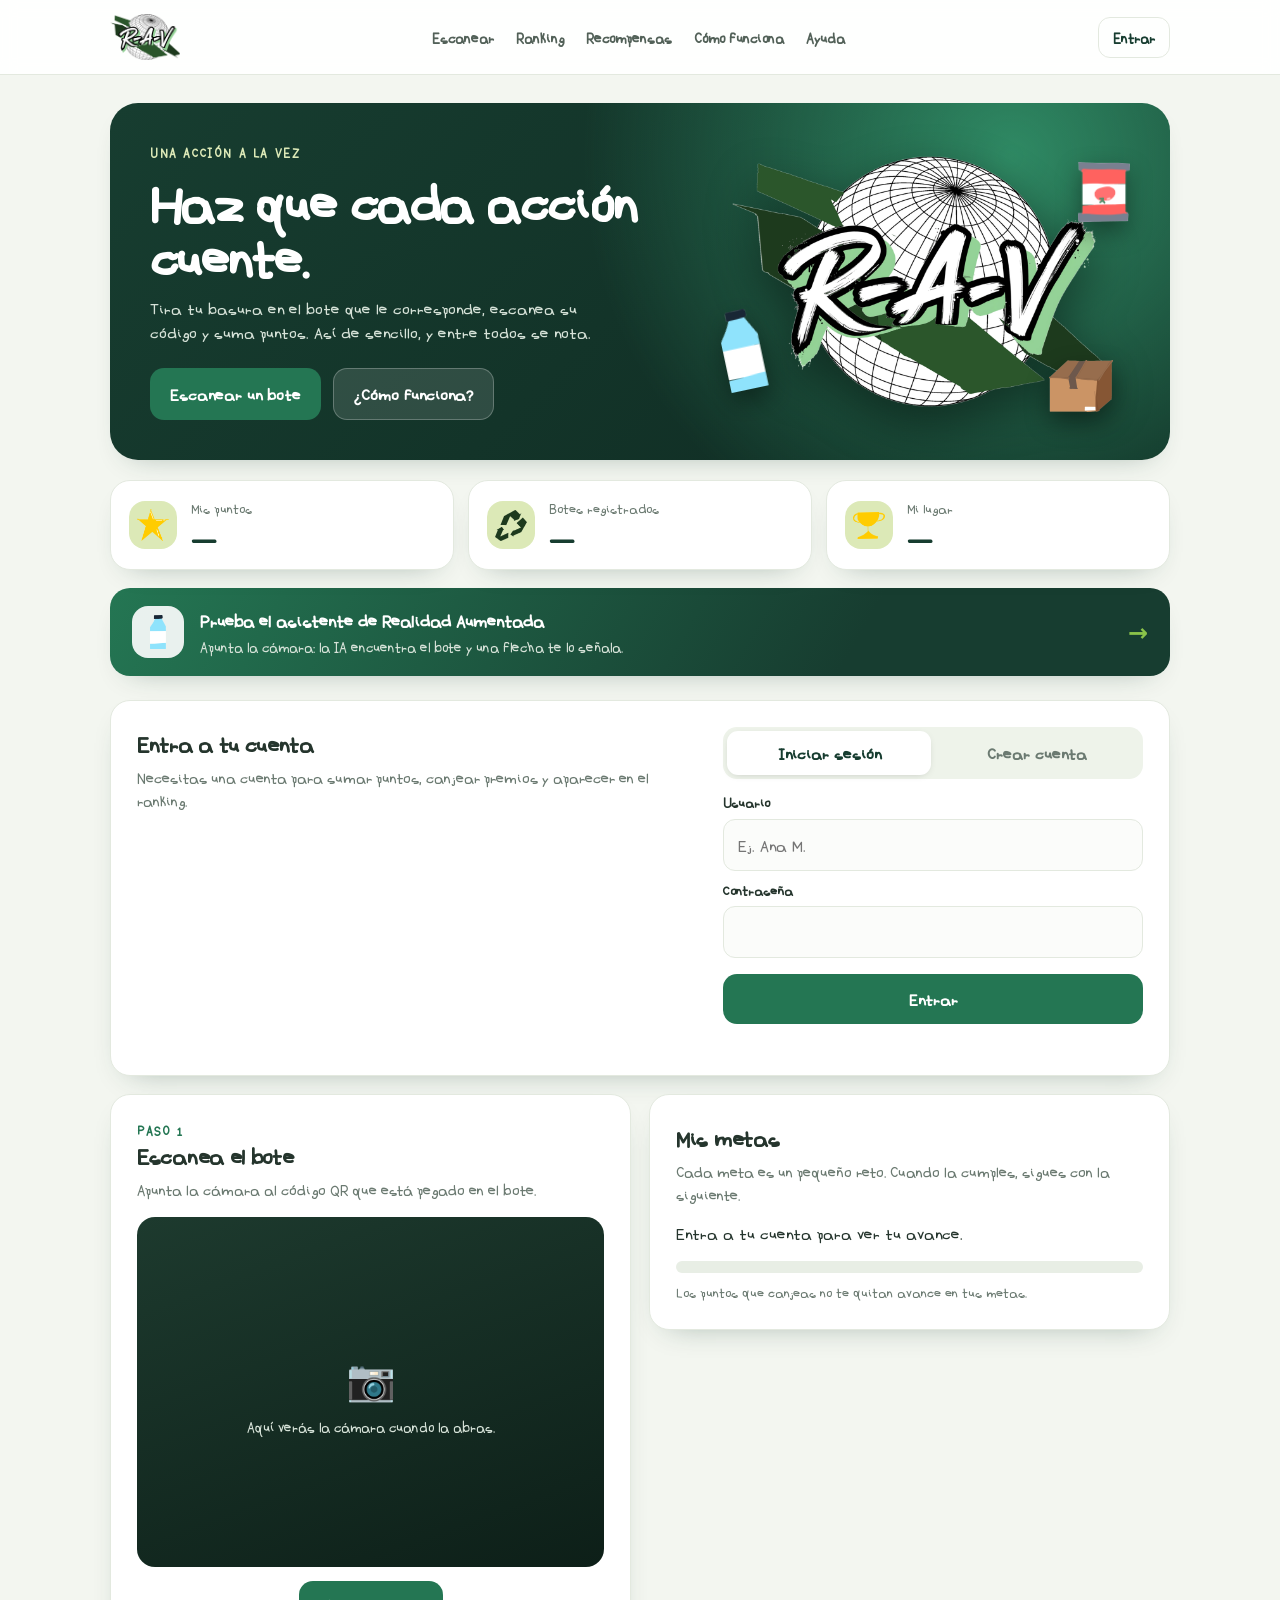
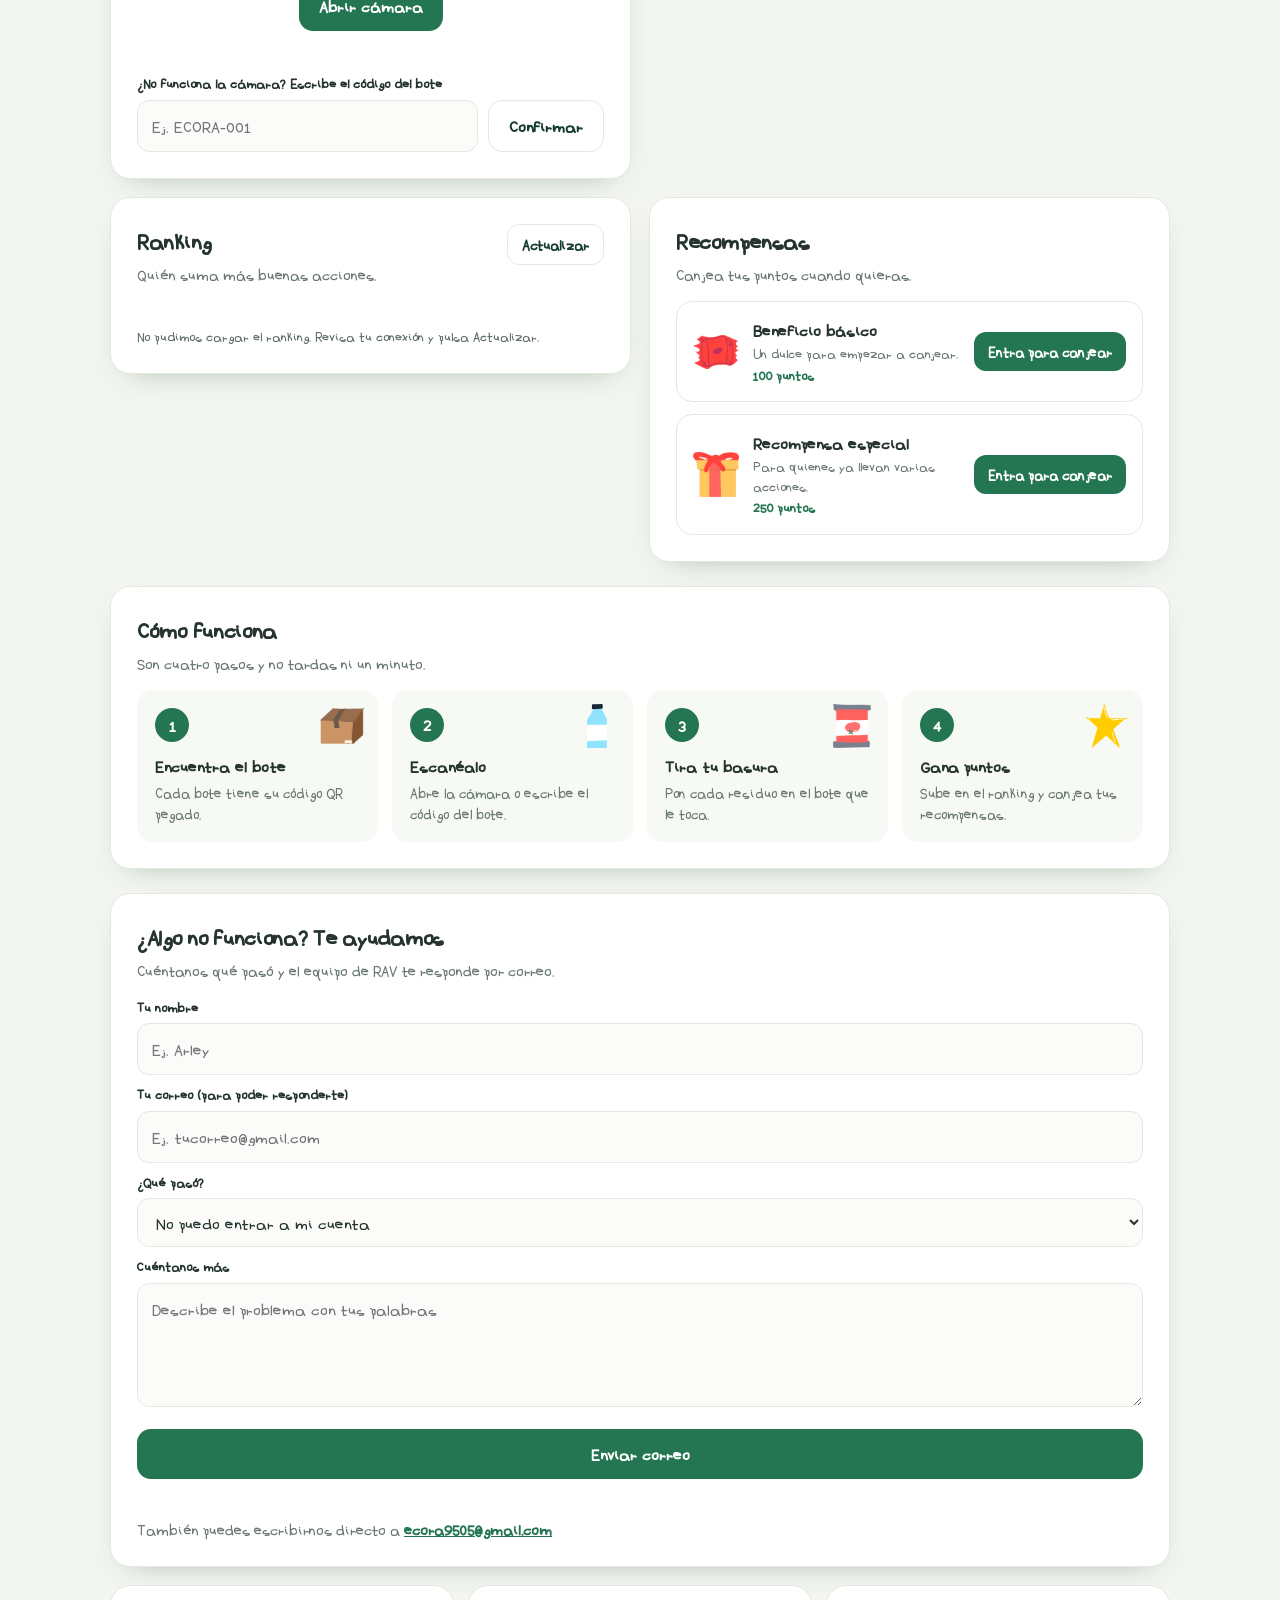
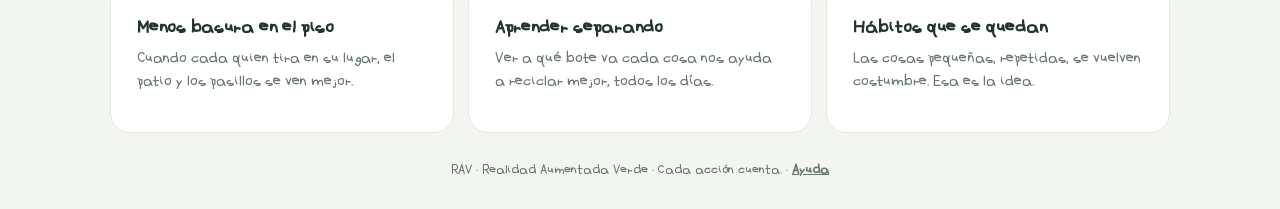
==== docs/index.html @ a4fa8155 "Logo RAV: version con globo blanco por dentro (1200 px) Co-Authored-By: Claude Sonnet 5.5 <noreply@a" ====
<!DOCTYPE html>
<html lang="es">
<head>
  <meta charset="UTF-8">
  <meta name="viewport" content="width=device-width, initial-scale=1.0">
  <title>RAV | Cada acción cuenta</title>
  <meta name="description" content="RAV te ayuda a tirar la basura en su bote y a sumar puntos por hacerlo.">
  <link rel="stylesheet" href="styles.css?v=20261110">
  <link rel="icon" type="image/png" href="img/icono.png?v=8">
  <link rel="apple-touch-icon" href="img/icono.png?v=8">
</head>
<body>
<a class="skip" href="#main">Ir al contenido</a>

<header class="top">
  <div class="nav">
    <a class="logo" href="#inicio" aria-label="RAV, ir al inicio"><img src="img/logo.png?v=8" alt="" width="70" height="46"></a>
    <nav class="links" aria-label="Secciones">
      <a href="#escanear">Escanear</a>
      <a href="#ranking">Ranking</a>
      <a href="#recompensas">Recompensas</a>
      <a href="#como">Cómo funciona</a>
      <a href="#ayuda">Ayuda</a>
    </nav>
    <button class="btn ghost small" id="openAccount" type="button">Entrar</button>
  </div>
</header>

<main id="main" class="wrap">

  <!-- INICIO -->
  <section class="hero" id="inicio">
    <div>
      <p class="eyebrow">UNA ACCIÓN A LA VEZ</p>
      <h1>Haz que cada acción cuente.</h1>
      <p class="lead">
        Tira tu basura en el bote que le corresponde, escanea su código y suma puntos.
        Así de sencillo, y entre todos se nota.
      </p>
      <div class="hero-actions">
        <a class="btn" href="#escanear">Escanear un bote</a>
        <a class="btn light" href="#como">¿Cómo funciona?</a>
      </div>
    </div>
    <div class="hero-art">
      <img class="hero-logo" width="380" height="251" src="img/logo.png?v=8" alt="Logo de RAV: un globo terráqueo con el nombre del proyecto">
      <img class="float f1" width="38" src="img/botella.png" alt="" aria-hidden="true">
      <img class="float f2" width="52" src="img/lata.png" alt="" aria-hidden="true">
      <img class="float f3" width="64" src="img/carton.png" alt="" aria-hidden="true">
    </div>
  </section>

  <!-- RESUMEN -->
  <section class="stats" aria-label="Tu avance">
    <article class="stat">
      <span class="stat-icon" aria-hidden="true"><img src="img/estrella.png" alt="" width="32" height="32"></span>
      <div>
        <p class="stat-label">Mis puntos</p>
        <p class="stat-number" id="statPoints">0</p>
      </div>
    </article>
    <article class="stat">
      <span class="stat-icon" aria-hidden="true"><img src="img/reciclaje.png" alt="" width="32" height="32"></span>
      <div>
        <p class="stat-label">Botes registrados</p>
        <p class="stat-number" id="statScans">0</p>
      </div>
    </article>
    <article class="stat">
      <span class="stat-icon" aria-hidden="true"><img src="img/trofeo.png" alt="" width="32" height="32"></span>
      <div>
        <p class="stat-label">Mi lugar</p>
        <p class="stat-number" id="statRank">—</p>
      </div>
    </article>
  </section>

  <!-- REALIDAD AUMENTADA -->
  <a class="ra-promo" href="ra.html">
    <span class="ra-icon" aria-hidden="true"><img src="img/botella.png" alt="" width="32" height="32"></span>
    <span class="ra-text">
      <strong>Prueba el asistente de Realidad Aumentada</strong>
      <span>Apunta la cámara: la IA encuentra el bote y una flecha te lo señala.</span>
    </span>
    <span class="ra-go" aria-hidden="true">→</span>
  </a>

  <!-- CUENTA -->
  <section class="card account" id="cuenta">
    <div id="authOut">
      <div class="account-intro">
        <h2>Entra a tu cuenta</h2>
        <p class="muted">Necesitas una cuenta para sumar puntos, canjear premios y aparecer en el ranking.</p>
      </div>
      <div class="auth">
        <div class="tabs" role="tablist" aria-label="Tipo de acceso">
          <button class="tab active" type="button" id="tabLogin" role="tab" aria-selected="true">Iniciar sesión</button>
          <button class="tab" type="button" id="tabSignup" role="tab" aria-selected="false">Crear cuenta</button>
        </div>
        <form class="auth-form" id="authForm">
          <label for="authUser">Usuario</label>
          <input class="field" id="authUser" maxlength="30" autocomplete="username" placeholder="Ej. Ana M.">
          <label for="authPass">Contraseña</label>
          <input class="field" id="authPass" type="password" maxlength="64" autocomplete="current-password">
          <div id="confirmWrap" hidden>
            <label for="authPass2">Repite tu contraseña</label>
            <input class="field" id="authPass2" type="password" maxlength="64" autocomplete="new-password">
            <p class="small">Usa al menos 6 caracteres. Si la olvidas, el equipo RAV puede reiniciarla.</p>
          </div>
          <button class="btn" type="submit" id="authSubmit">Entrar</button>
          <p class="notice error" id="authNote" role="alert"></p>
        </form>
      </div>
    </div>

    <div class="signed-in" id="authIn" hidden>
      <span class="avatar" id="avatar" aria-hidden="true">E</span>
      <div class="signed-text">
        <h2 id="helloTitle">Hola</h2>
        <p class="muted">Tu sesión queda abierta en este dispositivo por 30 días.</p>
      </div>
      <button class="btn ghost" type="button" id="logoutBtn">Cerrar sesión</button>
    </div>
  </section>

  <div class="duo">
    <!-- ESCANEAR -->
    <section class="card" id="escanear">
      <p class="eyebrow dark">PASO 1</p>
      <h2>Escanea el bote</h2>
      <p class="muted">Apunta la cámara al código QR que está pegado en el bote.</p>

      <div class="viewfinder" id="viewfinder">
        <video id="video" playsinline muted></video>
        <div class="frame" aria-hidden="true"><i></i></div>
        <div class="cam-placeholder">
          <span class="cam-icon" aria-hidden="true">📷</span>
          <p>Aquí verás la cámara cuando la abras.</p>
        </div>
      </div>
      <canvas id="canvas" hidden></canvas>

      <div class="actions center">
        <button class="btn" type="button" id="camBtn">Abrir cámara</button>
      </div>
      <p class="notice" id="camStatus" role="status"></p>

      <form class="manual" id="manualForm" autocomplete="off">
        <label for="binId">¿No funciona la cámara? Escribe el código del bote</label>
        <div class="inline-form">
          <input class="field" id="binId" maxlength="40" placeholder="Ej. ECORA-001">
          <button class="btn secondary" type="submit">Confirmar</button>
        </div>
      </form>

      <div class="result" id="result" hidden>
        <p class="eyebrow dark">PASO 2</p>
        <h3 id="resultTitle"></h3>
        <p id="resultText" class="muted"></p>
        <button class="btn" type="button" id="registerBtn">Ya tiré mi basura</button>
        <p class="notice" id="resultNote"></p>
        <p class="motive" id="motive" hidden></p>
      </div>
    </section>

    <!-- METAS -->
    <section class="card" id="metas">
      <h2>Mis metas</h2>
      <p class="muted">Cada meta es un pequeño reto. Cuando la cumples, sigues con la siguiente.</p>
      <p id="goalText"></p>
      <div class="progress" aria-hidden="true"><div id="goalBar"></div></div>
      <p class="small">Los puntos que canjeas no te quitan avance en tus metas.</p>
    </section>
  </div>

  <div class="duo">
    <!-- RANKING -->
    <section class="card" id="ranking">
      <div class="section-head">
        <div>
          <h2>Ranking</h2>
          <p class="muted">Quién suma más buenas acciones.</p>
        </div>
        <button class="btn ghost small" type="button" id="refreshRanking">Actualizar</button>
      </div>
      <ol class="ranking" id="rankingList"></ol>
      <p class="notice" id="rankingNote"></p>
    </section>

    <!-- RECOMPENSAS -->
    <section class="card" id="recompensas">
      <h2>Recompensas</h2>
      <p class="muted">Canjea tus puntos cuando quieras.</p>
      <div class="rewards" id="rewardList"></div>
    </section>
  </div>

  <!-- CÓMO FUNCIONA -->
  <section class="card" id="como">
    <h2>Cómo funciona</h2>
    <p class="muted">Son cuatro pasos y no tardas ni un minuto.</p>
    <ol class="steps">
      <li>
        <span>1</span><img src="img/carton.png" alt="" width="32" height="32">
        <h3>Encuentra el bote</h3>
        <p>Cada bote tiene su código QR pegado.</p>
      </li>
      <li>
        <span>2</span><img src="img/botella.png" alt="" width="32" height="32">
        <h3>Escanéalo</h3>
        <p>Abre la cámara o escribe el código del bote.</p>
      </li>
      <li>
        <span>3</span><img src="img/lata.png" alt="" width="32" height="32">
        <h3>Tira tu basura</h3>
        <p>Pon cada residuo en el bote que le toca.</p>
      </li>
      <li>
        <span>4</span><img src="img/estrella.png" alt="" width="32" height="32">
        <h3>Gana puntos</h3>
        <p>Sube en el ranking y canjea tus recompensas.</p>
      </li>
    </ol>
  </section>

  <!-- NUESTRAS METAS -->
  <!-- AYUDA / SOPORTE -->
  <section class="card support" id="ayuda">
    <h2>¿Algo no funciona? Te ayudamos</h2>
    <p class="muted">Cuéntanos qué pasó y el equipo de RAV te responde por correo.</p>
    <form id="supportForm" class="auth-form" novalidate>
      <label for="supName">Tu nombre</label>
      <input class="field" id="supName" autocomplete="name" placeholder="Ej. Arley">
      <label for="supEmail">Tu correo (para poder responderte)</label>
      <input class="field" id="supEmail" type="email" autocomplete="email" placeholder="Ej. tucorreo@gmail.com">
      <label for="supType">¿Qué pasó?</label>
      <select class="field" id="supType">
        <option>No puedo entrar a mi cuenta</option>
        <option>No me dieron mis puntos</option>
        <option>La cámara o la RA no funciona</option>
        <option>Otra cosa</option>
      </select>
      <label for="supMsg">Cuéntanos más</label>
      <textarea class="field" id="supMsg" rows="4" placeholder="Describe el problema con tus palabras"></textarea>
      <button class="btn" type="submit" id="supSend">Enviar correo</button>
      <p class="notice" id="supNotice" role="status" aria-live="polite"></p>
    </form>
    <p class="muted support-mail">También puedes escribirnos directo a <a href="#" class="mailLink">el correo del equipo</a></p>
  </section>

  <section class="why" aria-label="Por qué lo hacemos">
    <article class="card">
      <h3>Menos basura en el piso</h3>
      <p class="muted">Cuando cada quien tira en su lugar, el patio y los pasillos se ven mejor.</p>
    </article>
    <article class="card">
      <h3>Aprender separando</h3>
      <p class="muted">Ver a qué bote va cada cosa nos ayuda a reciclar mejor, todos los días.</p>
    </article>
    <article class="card">
      <h3>Hábitos que se quedan</h3>
      <p class="muted">Las cosas pequeñas, repetidas, se vuelven costumbre. Esa es la idea.</p>
    </article>
  </section>

</main>

<footer>RAV · Realidad Aumentada Verde · Cada acción cuenta. · <a href="#ayuda">Ayuda</a></footer>

<nav class="tabbar" aria-label="Navegación rápida">
  <a href="#inicio"><span aria-hidden="true"><img src="img/reciclaje.png" alt="" width="32" height="32"></span>Inicio</a>
  <a href="#escanear"><span aria-hidden="true"><img src="img/botella.png" alt="" width="32" height="32"></span>Escanear</a>
  <a href="#ranking"><span aria-hidden="true"><img src="img/trofeo.png" alt="" width="32" height="32"></span>Ranking</a>
  <a href="#recompensas"><span aria-hidden="true"><img src="img/regalo.png" alt="" width="32" height="32"></span>Premios</a>
</nav>

<dialog id="confirmDialog" aria-labelledby="confirmTitle">
  <form method="dialog">
    <h3 id="confirmTitle">¿Canjear?</h3>
    <p class="muted" id="confirmText"></p>
    <div class="actions end">
      <button class="btn ghost" value="cancel" type="submit">Cancelar</button>
      <button class="btn" value="ok" type="submit">Sí, canjear</button>
    </div>
  </form>
</dialog>

<div id="toast" role="status" aria-live="polite" hidden></div>

<script src="soporte.js?v=20261118b"></script>
<script src="app.js?v=20261110"></script>
</body>
</html>
---- docs/styles.css ----
@font-face {
  font-family: "MiLetra";
  src: url("fonts/MiLetra.ttf?v=3") format("truetype");
  font-display: swap;
}

:root {
  --green: #247653;
  --green-dark: #173d30;
  --green-soft: #dce9b7;
  --lime: #8bc34a;
  --bg: #f3f6f0;
  --card: #ffffff;
  --text: #25352d;
  --muted: #6b7a71;
  --border: #e3e9df;
  --radius: 20px;
  --shadow: 0 12px 30px -20px rgba(23, 61, 48, .45);
}

* { box-sizing: border-box; }
html { scroll-behavior: smooth; scroll-padding-top: 90px; }
body {
  margin: 0;
  background: var(--bg);
  color: var(--text);
  font-family: "MiLetra", system-ui, -apple-system, "Segoe UI", Roboto, Arial, sans-serif;
  line-height: 1.5;
  -webkit-font-smoothing: antialiased;
}
[hidden] { display: none !important; }
button, input { font: inherit; }
button { cursor: pointer; }
a { color: inherit; }
:focus-visible { outline: 3px solid var(--lime); outline-offset: 2px; }

.sr-only {
  position: absolute; width: 1px; height: 1px; overflow: hidden;
  clip: rect(0 0 0 0); white-space: nowrap;
}
.skip { position: absolute; left: -999px; }
.skip:focus { left: 16px; top: 16px; background: #fff; padding: 8px 12px; z-index: 50; }

.wrap { max-width: 1100px; margin: 0 auto; padding: 0 20px; }
main { padding-bottom: 40px; }
section { margin-top: 24px; scroll-margin-top: 84px; }

/* ---------- Encabezado ---------- */
header.top {
  position: sticky; top: 0; z-index: 20;
  background: rgba(255, 255, 255, .92);
  backdrop-filter: blur(8px);
  border-bottom: 1px solid var(--border);
}
.nav {
  max-width: 1100px; margin: 0 auto; padding: 14px 20px;
  display: flex; align-items: center; justify-content: space-between; gap: 16px;
}
.logo { display: flex; align-items: center; text-decoration: none; }
.logo img { height: 46px; width: auto; display: block; }
.logo span { font-size: 22px; font-weight: 900; letter-spacing: -.5px; color: var(--green-dark); margin-left: 8px; }
.links { display: flex; gap: 22px; }
.links a { text-decoration: none; font-size: 14px; font-weight: 600; color: #526158; }
.links a:hover { color: var(--green); }

/* ---------- Botones ---------- */
.btn {
  display: inline-flex; align-items: center; justify-content: center; gap: 8px;
  border: 0; border-radius: 14px; padding: 13px 20px;
  background: var(--green); color: #fff; font-weight: 700; text-decoration: none;
  transition: transform .15s, filter .15s;
}
.btn:hover { filter: brightness(.95); }
.btn:active { transform: scale(.98); }
.btn:disabled { background: #b9c6bd; cursor: not-allowed; transform: none; }
.btn.secondary { background: #fff; color: var(--green-dark); border: 1px solid var(--border); }
.btn.ghost { background: transparent; color: var(--green-dark); border: 1px solid var(--border); }
.btn.light { background: rgba(255, 255, 255, .12); color: #fff; border: 1px solid rgba(255, 255, 255, .25); }
.btn.small { padding: 9px 14px; font-size: 14px; border-radius: 12px; }

/* ---------- Inicio ---------- */
.hero {
  margin-top: 28px;
  display: grid; grid-template-columns: 1.3fr 1fr; gap: 24px; align-items: center;
  padding: 40px; border-radius: 28px; color: #fff; overflow: hidden;
  background:
    radial-gradient(circle at 85% 15%, #2f8a64 0, transparent 45%),
    linear-gradient(135deg, #173d30, #0f2b22);
  box-shadow: var(--shadow);
}
.eyebrow { margin: 0; font-size: 12px; font-weight: 800; letter-spacing: 1.6px; color: var(--green-soft); }
.eyebrow.dark { color: var(--green); }
.hero h1 { font-size: clamp(32px, 5vw, 52px); line-height: 1.05; letter-spacing: -1px; margin: 12px 0 14px; }
.lead { color: #d6e2d8; font-size: 16px; max-width: 460px; margin: 0 0 24px; }
.hero-actions { display: flex; gap: 12px; flex-wrap: wrap; }
.hero-art { position: relative; display: grid; place-items: center; min-height: 260px; }
.hero-logo {
  width: min(100%, 380px); height: auto;
  filter: drop-shadow(0 18px 24px rgba(0, 0, 0, .45));
}
.hero-art .float {
  position: absolute; height: auto; filter: drop-shadow(0 10px 12px rgba(0, 0, 0, .4));
  animation: flotar 4s ease-in-out infinite;
}
.hero-art .f1 { width: 38px; left: 2%; bottom: 8%; transform: rotate(-12deg); }
.hero-art .f2 { width: 52px; right: 0; top: 4%; animation-delay: -1.3s; }
.hero-art .f3 { width: 64px; right: 4%; bottom: 0; animation-delay: -2.6s; }
@keyframes flotar { 0%, 100% { translate: 0 0; } 50% { translate: 0 -10px; } }

/* ---------- Resumen ---------- */
.stats { display: grid; grid-template-columns: repeat(3, 1fr); gap: 14px; margin-top: 20px; }
.stat {
  display: flex; align-items: center; gap: 14px; padding: 18px;
  background: #fff; border: 1px solid var(--border); border-radius: var(--radius); box-shadow: var(--shadow);
}
.stat-icon {
  width: 48px; height: 48px; flex-shrink: 0; border-radius: 16px;
  display: grid; place-items: center; background: var(--green-soft); font-size: 24px;
}
.stat-icon img { width: 32px; height: 32px; object-fit: contain; }
.stat-label { margin: 0; color: var(--muted); font-size: 13px; }
.stat-number { margin: 2px 0 0; font-size: 28px; font-weight: 800; line-height: 1.1; color: var(--green-dark); }

/* ---------- Tarjetas ---------- */
.card {
  background: #fff; border: 1px solid var(--border); border-radius: var(--radius);
  padding: 26px; box-shadow: var(--shadow); min-width: 0;
}
.card h2 { margin: 0 0 6px; font-size: 22px; letter-spacing: -.3px; }
.card h3 { margin: 0 0 6px; font-size: 18px; }
.muted { color: var(--muted); margin: 0 0 16px; font-size: 15px; }
p.small { font-size: 13px; color: var(--muted); margin: 10px 0 0; }
.section-head { display: flex; justify-content: space-between; align-items: flex-start; gap: 12px; }
.duo { display: grid; grid-template-columns: 1fr 1fr; gap: 18px; margin-top: 18px; align-items: start; }
.duo > section { margin-top: 0; }

/* ---------- Acceso a RA ---------- */
.ra-promo {
  display: flex; align-items: center; gap: 16px; margin-top: 18px; padding: 18px 22px;
  border-radius: var(--radius); text-decoration: none; color: #fff;
  background: linear-gradient(120deg, #247653, #173d30 70%);
  box-shadow: var(--shadow); transition: transform .15s;
}
.ra-promo:hover { transform: translateY(-2px); }
.ra-icon {
  width: 52px; height: 52px; flex-shrink: 0; border-radius: 16px;
  display: grid; place-items: center; font-size: 26px; background: rgba(255, 255, 255, .9);
}
.ra-icon img { width: 34px; height: 34px; object-fit: contain; }
.ra-text { flex: 1; min-width: 0; display: flex; flex-direction: column; gap: 2px; }
.ra-text strong { font-size: 17px; }
.ra-text span { font-size: 14px; color: #d6e2d8; }
.ra-go { font-size: 24px; font-weight: 800; color: var(--lime); }

/* ---------- Cuenta ---------- */
#authOut { display: grid; grid-template-columns: 1fr minmax(0, 420px); gap: 28px; align-items: start; }
.account-intro .muted { margin: 0; }
.tabs {
  display: flex; gap: 4px; padding: 4px; margin-bottom: 14px;
  background: #eef3ea; border-radius: 14px;
}
.tab {
  flex: 1; border: 0; background: transparent; padding: 10px;
  border-radius: 11px; font-weight: 700; color: var(--muted);
}
.tab.active { background: #fff; color: var(--green-dark); box-shadow: 0 2px 8px -4px rgba(0, 0, 0, .25); }
.auth-form label { display: block; font-size: 13px; font-weight: 700; margin: 10px 0 6px; }
.auth-form .btn { width: 100%; margin-top: 16px; }
.auth-form .small { margin-top: 8px; }
.notice.error { color: #b5452f; font-weight: 600; }
.signed-in { display: flex; align-items: center; gap: 16px; flex-wrap: wrap; }
.signed-text { flex: 1; min-width: 200px; }
.signed-text .muted { margin: 0; }
.avatar {
  width: 52px; height: 52px; flex-shrink: 0; border-radius: 50%;
  display: grid; place-items: center; font-size: 22px; font-weight: 800;
  background: var(--green-dark); color: var(--green-soft);
}

/* ---------- Formularios ---------- */
.field {
  width: 100%; padding: 13px 14px;
  border: 1px solid var(--border); border-radius: 12px;
  background: #fbfcfa; color: var(--text);
}
.field:focus { border-color: var(--green); outline: none; box-shadow: 0 0 0 3px rgba(36, 118, 83, .18); }
.inline-form { display: flex; gap: 10px; }
.inline-form .field { flex: 1; min-width: 0; }
.manual label { display: block; font-size: 13px; font-weight: 700; margin: 18px 0 6px; }
.actions { display: flex; gap: 10px; flex-wrap: wrap; margin-top: 14px; }
.actions.center { justify-content: center; }
.actions.end { justify-content: flex-end; }
.notice { font-size: 13px; color: #5f6e64; margin: 12px 0 0; min-height: 1em; }

/* ---------- Escanear ---------- */
.viewfinder {
  position: relative; aspect-ratio: 4 / 3; overflow: hidden;
  display: flex; align-items: center; justify-content: center;
  border-radius: 18px; background: linear-gradient(160deg, #1d3a2e, #0d1f18);
}
.viewfinder video {
  position: absolute; inset: 0; width: 100%; height: 100%;
  object-fit: cover; display: none;
}
.viewfinder.on video { display: block; }
.viewfinder.on .cam-placeholder { display: none; }
.cam-placeholder { text-align: center; color: #d6e2d8; padding: 20px; }
.cam-placeholder p { margin: 0; font-size: 14px; }
.cam-icon { font-size: 40px; display: block; margin-bottom: 8px; }
.frame {
  position: absolute; inset: 16%; display: none;
  border: 3px solid rgba(139, 195, 74, .95); border-radius: 18px;
  box-shadow: 0 0 0 999px rgba(0, 0, 0, .28);
}
.viewfinder.on .frame { display: block; }
.frame i {
  position: absolute; left: 8%; right: 8%; height: 2px; top: 0;
  background: var(--lime); box-shadow: 0 0 10px var(--lime);
  animation: scan 2.2s ease-in-out infinite;
}
@keyframes scan {
  0%   { top: 4%; }
  50%  { top: 94%; }
  100% { top: 4%; }
}

/* ---------- Resultado ---------- */
.result {
  margin-top: 18px; padding: 18px; border-radius: 16px;
  background: #f1f7e9; border: 1px solid #d7e6c2;
}
.result h3 { margin: 6px 0 4px; font-size: 20px; }
.result p { margin: 0; }
.result .btn { margin-top: 14px; width: 100%; }
.motive { margin-top: 12px !important; font-style: italic; color: var(--green-dark); }

/* ---------- Metas ---------- */
.progress {
  height: 12px; margin: 14px 0 10px; overflow: hidden;
  background: #e8eee5; border-radius: 999px;
}
.progress > div {
  height: 100%; width: 0;
  background: linear-gradient(90deg, var(--green), var(--lime));
  border-radius: inherit; transition: width .5s ease;
}

/* ---------- Ranking ---------- */
.ranking { list-style: none; margin: 14px 0 0; padding: 0; display: flex; flex-direction: column; gap: 8px; }
.rank-row {
  display: flex; align-items: center; gap: 12px; padding: 11px 12px;
  border: 1px solid var(--border); border-radius: 14px; background: #fbfcfa;
}
.rank-row.me { background: var(--green-dark); border-color: var(--green-dark); color: #fff; }
.rank-pos {
  width: 32px; height: 32px; flex-shrink: 0; border-radius: 10px;
  display: grid; place-items: center; font-size: 14px; font-weight: 800;
  background: var(--green-soft); color: var(--green-dark);
}
.rank-row.me .rank-pos { background: var(--lime); }
.rank-name { flex: 1; min-width: 0; font-weight: 600; overflow: hidden; text-overflow: ellipsis; white-space: nowrap; }
.rank-pts { font-weight: 800; color: var(--green); }
.rank-row.me .rank-pts { color: #fff; }

/* ---------- Recompensas ---------- */
.rewards { display: flex; flex-direction: column; gap: 12px; margin-top: 14px; }
.reward {
  display: flex; align-items: center; gap: 14px; padding: 16px;
  border: 1px solid var(--border); border-radius: 16px;
}
.reward-icon { width: 46px; height: 46px; object-fit: contain; flex-shrink: 0; }
.reward-body { flex: 1; min-width: 0; }
.reward h3 { margin: 0; font-size: 16px; }
.reward p { margin: 2px 0 0; font-size: 13px; color: var(--muted); }
.reward-cost { font-weight: 800; color: var(--green) !important; }
.reward .btn { flex-shrink: 0; }

/* ---------- Cómo funciona ---------- */
.steps {
  list-style: none; margin: 16px 0 0; padding: 0;
  display: grid; grid-template-columns: repeat(4, 1fr); gap: 14px;
}
.steps li { position: relative; background: #f7faf4; border-radius: 16px; padding: 18px; }
.steps li > img { position: absolute; top: 14px; right: 14px; width: 44px; height: 44px; object-fit: contain; }
.steps span {
  display: inline-grid; place-items: center; width: 34px; height: 34px;
  border-radius: 50%; background: var(--green); color: #fff; font-weight: 800;
}
.steps h3 { margin: 12px 0 4px; font-size: 16px; }
.steps p { margin: 0; font-size: 14px; color: var(--muted); }

.why { display: grid; grid-template-columns: repeat(3, 1fr); gap: 14px; margin-top: 18px; }
.why .card { box-shadow: none; }

/* ---------- Pie, diálogo, aviso ---------- */
footer { text-align: center; padding: 26px 20px 30px; color: var(--muted); font-size: 13px; }

dialog {
  border: 0; border-radius: 20px; padding: 24px;
  width: calc(100% - 32px); max-width: 360px;
  color: var(--text); box-shadow: 0 30px 60px -20px rgba(0, 0, 0, .4);
}
dialog::backdrop { background: rgba(15, 35, 28, .45); }
dialog h3 { margin: 0 0 8px; font-size: 20px; }
dialog .muted { margin-bottom: 18px; }

#toast {
  position: fixed; left: 50%; bottom: 24px; transform: translateX(-50%);
  z-index: 60; max-width: 90%; padding: 12px 18px; border-radius: 14px;
  background: var(--green-dark); color: #fff; font-size: 14px; font-weight: 600;
  text-align: center; box-shadow: var(--shadow);
}

.tabbar { display: none; }

/* ---------- Responsivo ---------- */
@media (max-width: 860px) {
  .duo, .hero, #authOut { grid-template-columns: 1fr; }
  #authOut { gap: 16px; }
  .steps { grid-template-columns: 1fr 1fr; }
  .why { grid-template-columns: 1fr; }
}

@media (max-width: 760px) {
  .links { display: none; }
  .tabbar {
    position: fixed; left: 0; right: 0; bottom: 0; z-index: 30;
    display: grid; grid-template-columns: repeat(4, 1fr);
    padding: 6px 6px calc(6px + env(safe-area-inset-bottom));
    background: #fff; border-top: 1px solid var(--border);
  }
  .tabbar a {
    text-align: center; text-decoration: none; padding: 6px 0;
    font-size: 12px; font-weight: 700; color: var(--muted);
  }
  .tabbar span { display: block; height: 26px; margin-bottom: 2px; }
  .tabbar img { height: 26px; width: 26px; object-fit: contain; }
  main { padding-bottom: 96px; }
  #toast { bottom: 96px; }
}

@media (max-width: 640px) {
  .wrap { padding: 0 14px; }
  .hero { padding: 26px 22px; }
  .hero-art { min-height: 200px; }
  .hero-logo { width: min(100%, 300px); }
  .logo img { height: 38px; }
  .stats { gap: 10px; }
  .stat { flex-direction: column; text-align: center; padding: 14px 8px; gap: 8px; }
  .stat-icon { width: 40px; height: 40px; font-size: 20px; }
  .stat-icon img { width: 26px; height: 26px; }
  .stat-number { font-size: 22px; }
  .stat-label { font-size: 12px; }
  .card { padding: 20px; }
  .steps { grid-template-columns: 1fr; }
  .inline-form { flex-direction: column; }
  .inline-form .btn { width: 100%; }
  .reward { flex-wrap: wrap; }
  .reward .btn { width: 100%; }
}

@media (prefers-reduced-motion: reduce) {
  *, *::before, *::after { animation: none !important; transition: none !important; }
  html { scroll-behavior: auto; }
}

/* Ayuda / soporte */
.support select.field, .support textarea.field { width: 100%; font: inherit; }
.support textarea.field { resize: vertical; min-height: 96px; }
.support-mail { margin: 14px 0 0; }
.support-mail a { color: var(--green); font-weight: 700; }
footer a { color: inherit; font-weight: 700; }
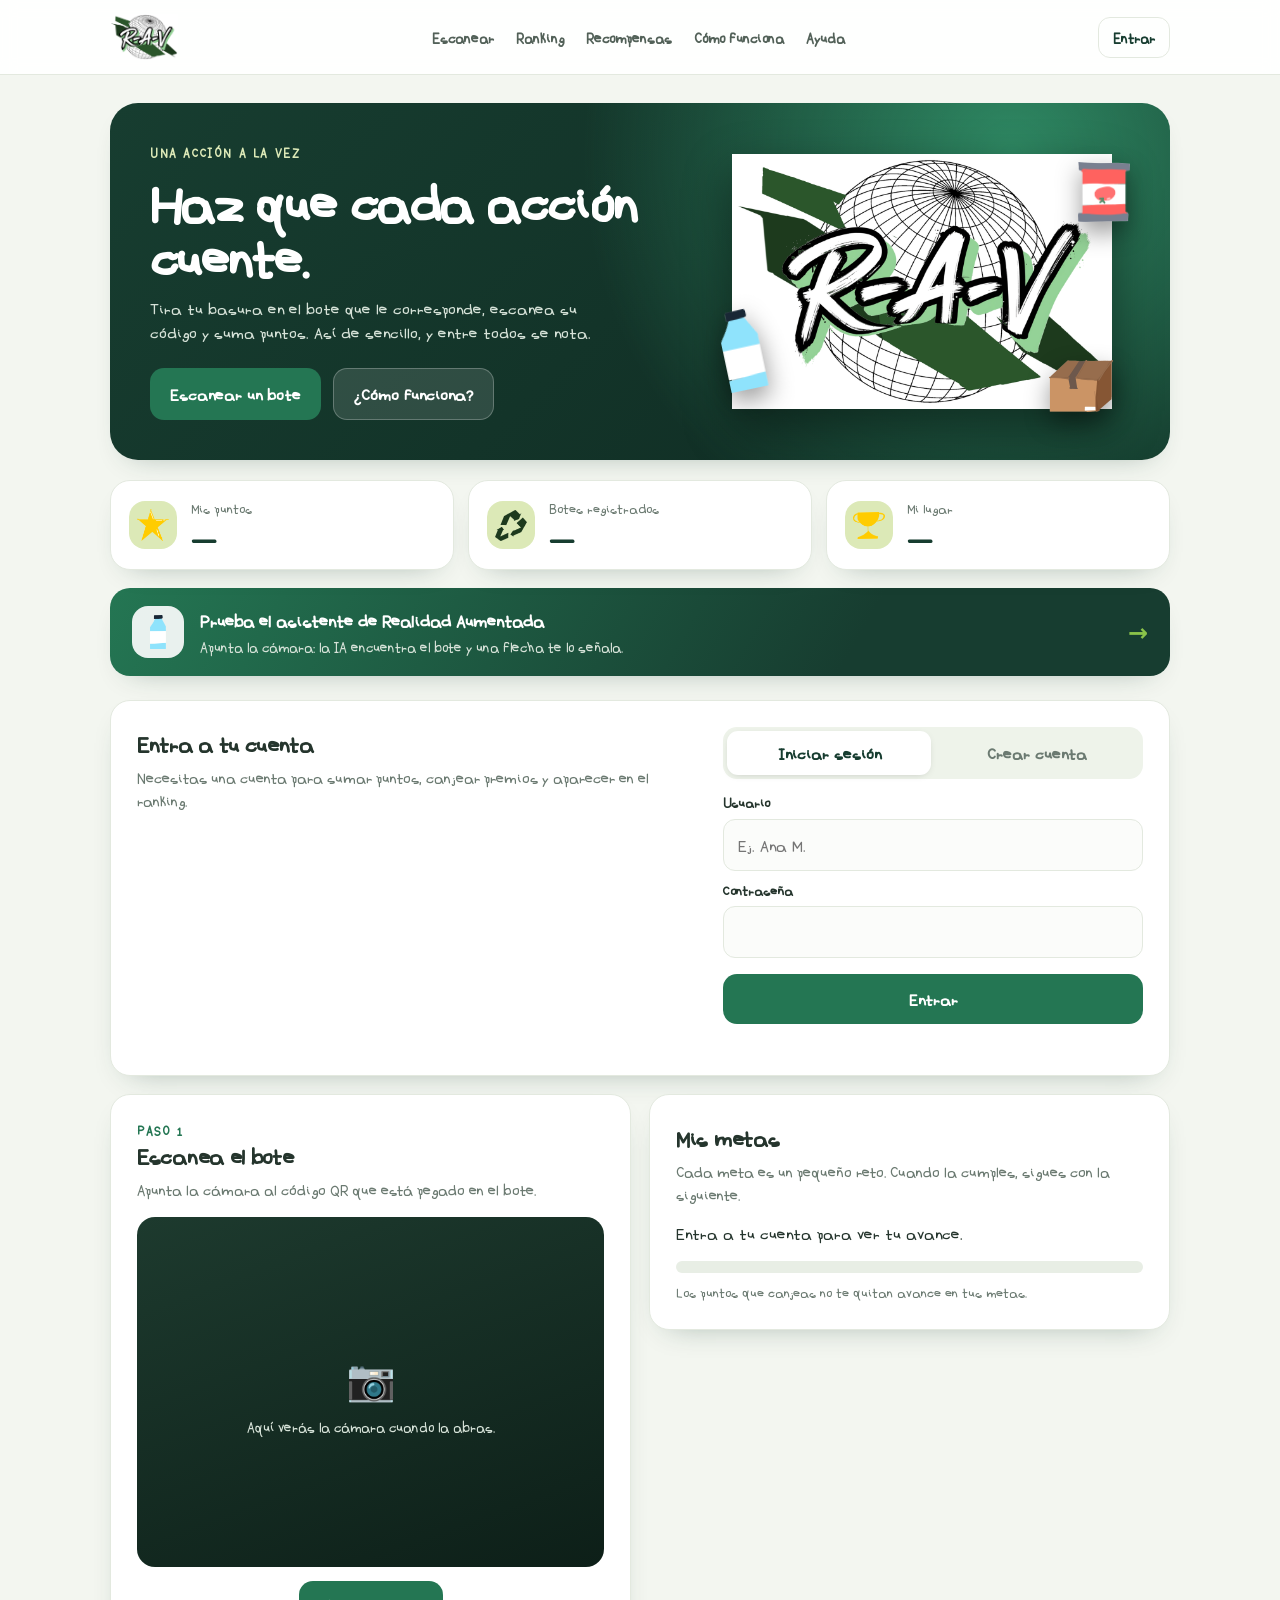
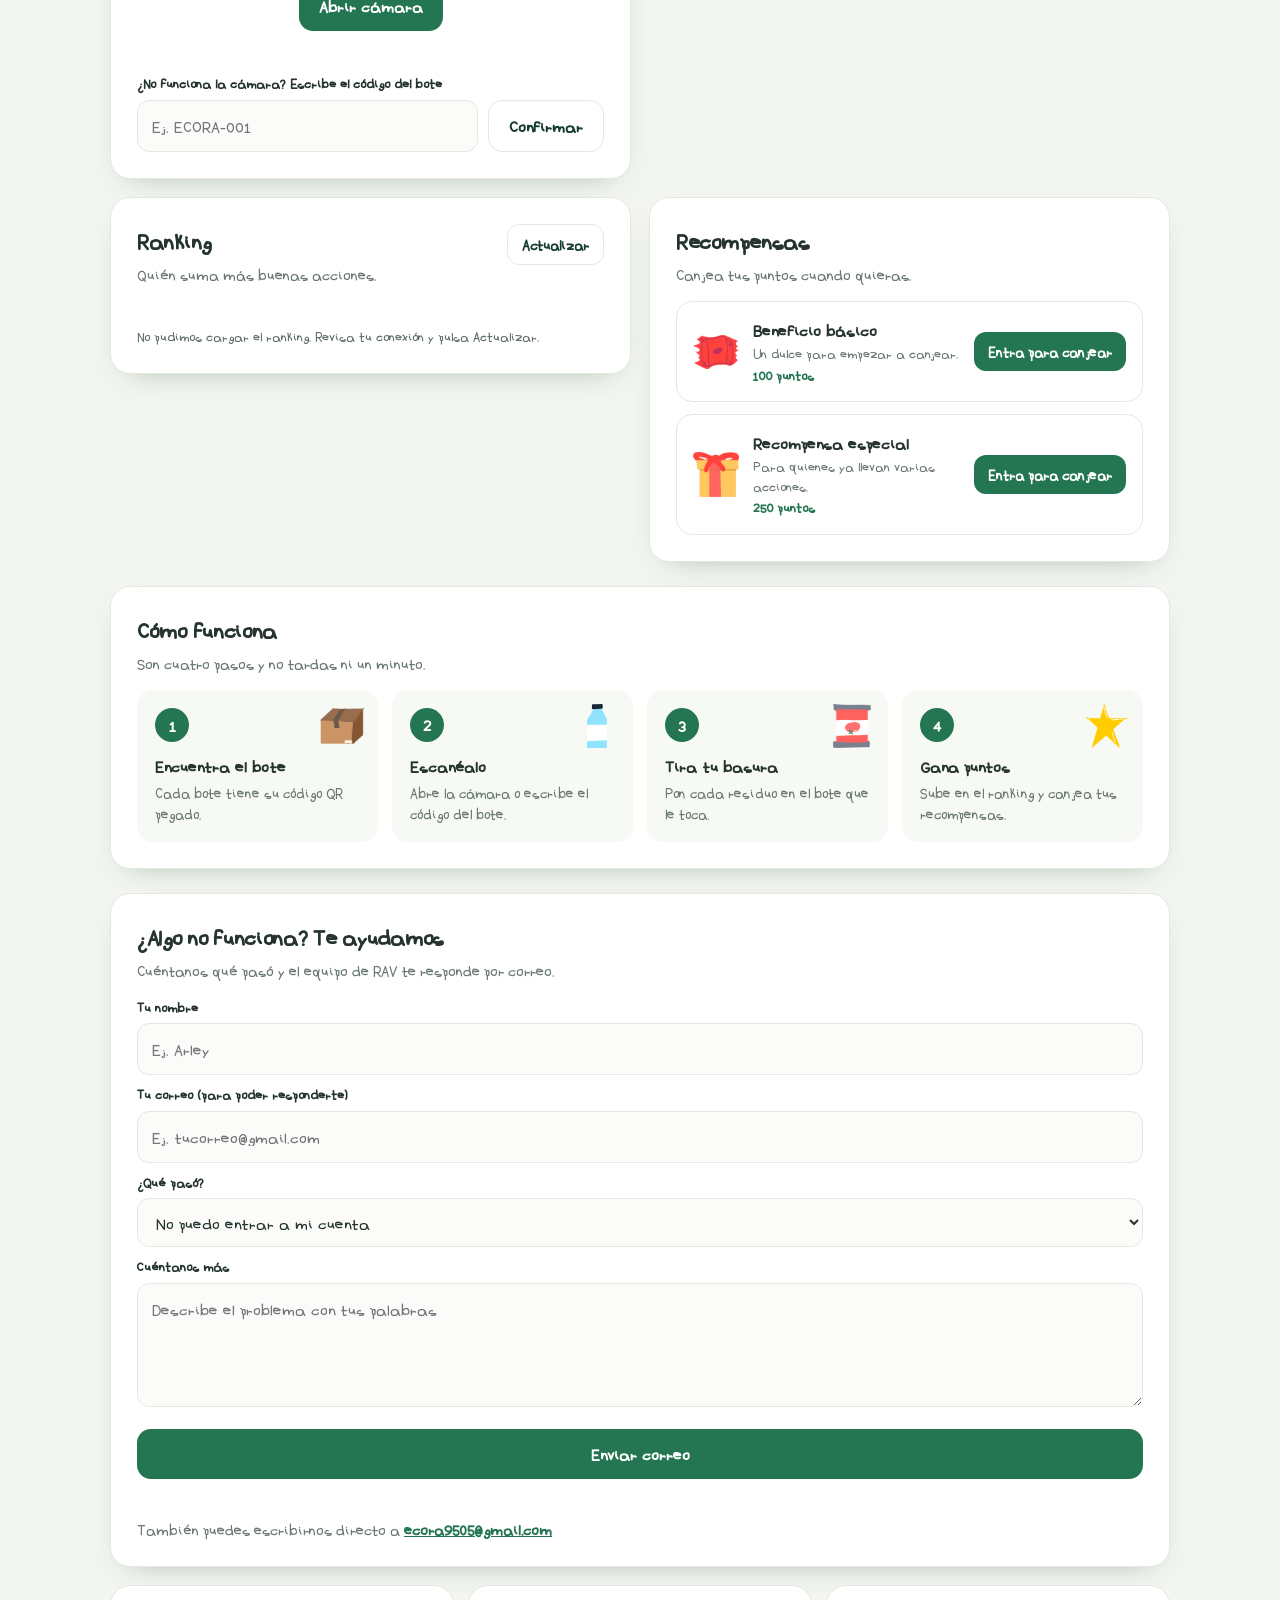
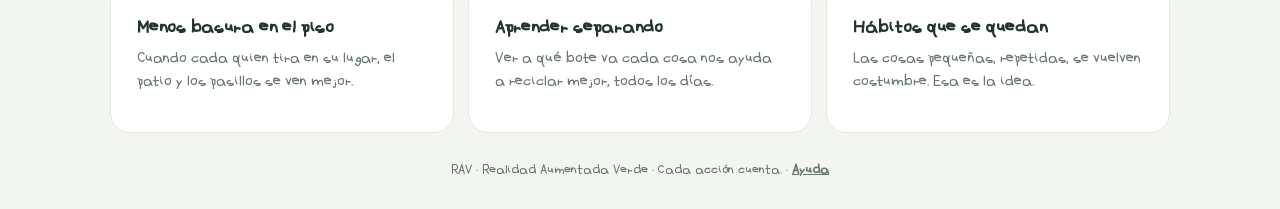
==== commit 196a21b2: "Logo RAV: version original con fondo blanco Co-Authored-By: Claude Sonnet 5.5 <noreply@anthropic.com" ====
--- a/docs/index.html
+++ b/docs/index.html
@@ -6,15 +6,15 @@
   <title>RAV | Cada acción cuenta</title>
   <meta name="description" content="RAV te ayuda a tirar la basura en su bote y a sumar puntos por hacerlo.">
   <link rel="stylesheet" href="styles.css?v=20261110">
-  <link rel="icon" type="image/png" href="img/icono.png?v=8">
-  <link rel="apple-touch-icon" href="img/icono.png?v=8">
+  <link rel="icon" type="image/png" href="img/icono.png?v=9">
+  <link rel="apple-touch-icon" href="img/icono.png?v=9">
 </head>
 <body>
 <a class="skip" href="#main">Ir al contenido</a>
 
 <header class="top">
   <div class="nav">
-    <a class="logo" href="#inicio" aria-label="RAV, ir al inicio"><img src="img/logo.png?v=8" alt="" width="70" height="46"></a>
+    <a class="logo" href="#inicio" aria-label="RAV, ir al inicio"><img src="img/logo.png?v=9" alt="" width="70" height="46"></a>
     <nav class="links" aria-label="Secciones">
       <a href="#escanear">Escanear</a>
       <a href="#ranking">Ranking</a>
@@ -43,7 +43,7 @@
       </div>
     </div>
     <div class="hero-art">
-      <img class="hero-logo" width="380" height="251" src="img/logo.png?v=8" alt="Logo de RAV: un globo terráqueo con el nombre del proyecto">
+      <img class="hero-logo" width="380" height="251" src="img/logo.png?v=9" alt="Logo de RAV: un globo terráqueo con el nombre del proyecto">
       <img class="float f1" width="38" src="img/botella.png" alt="" aria-hidden="true">
       <img class="float f2" width="52" src="img/lata.png" alt="" aria-hidden="true">
       <img class="float f3" width="64" src="img/carton.png" alt="" aria-hidden="true">
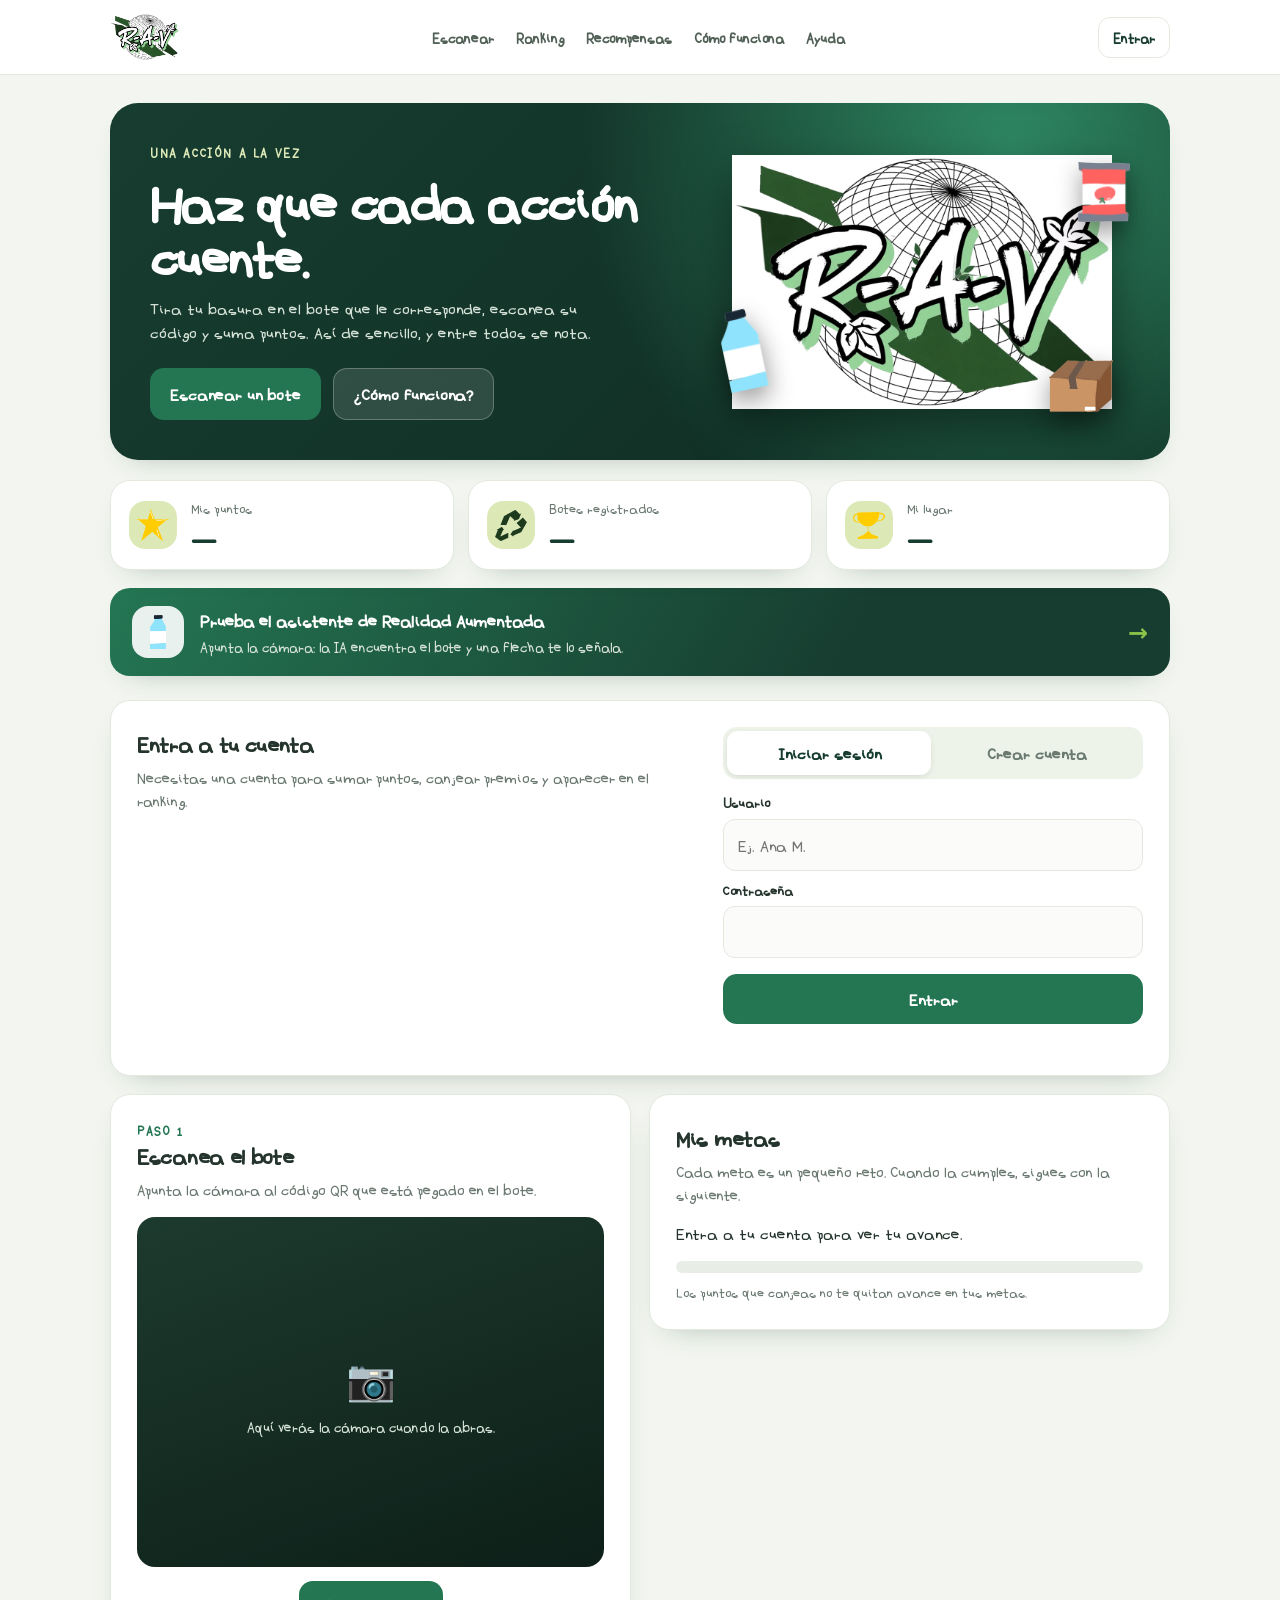
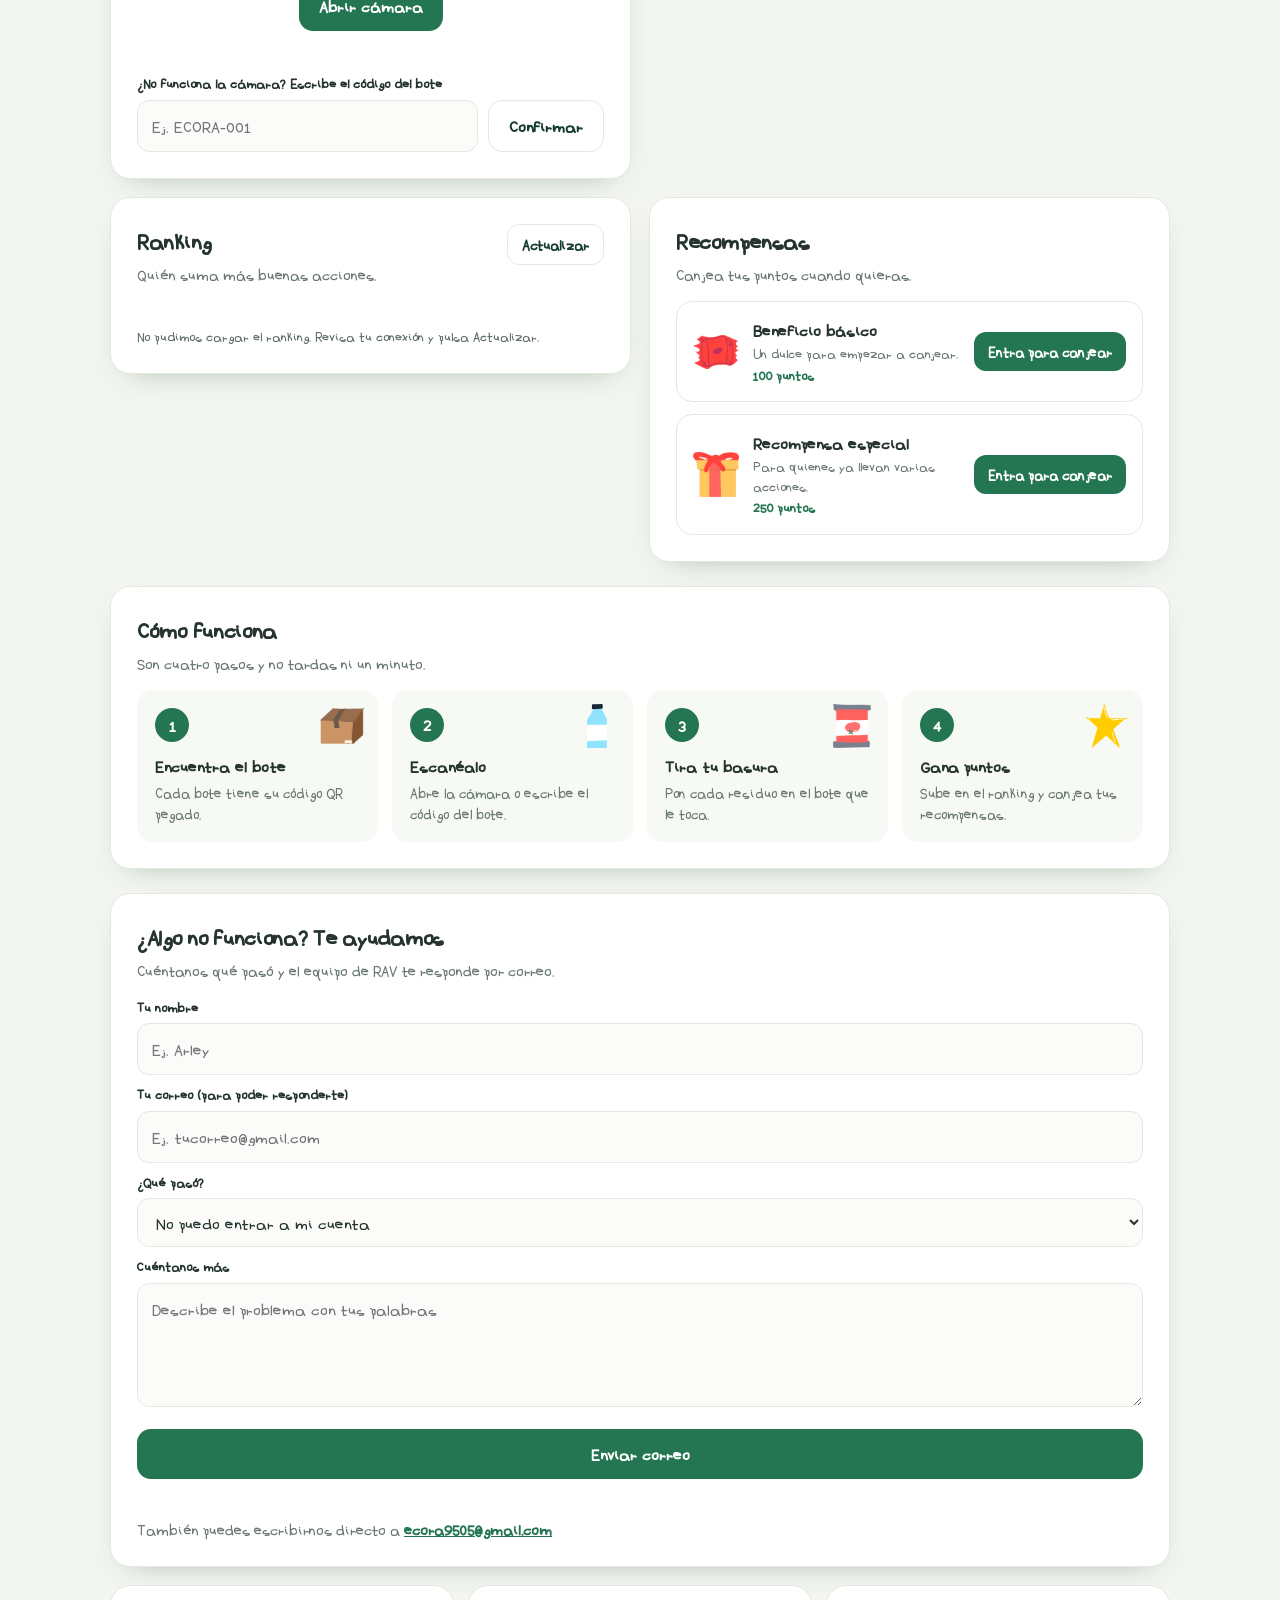
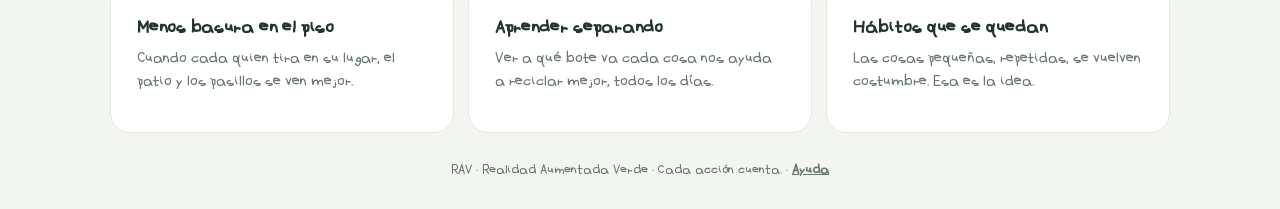
==== commit db0b793c: "Logo RAV con hojas (version nueva), fondo blanco Co-Authored-By: Claude Sonnet 5.5 <noreply@anthropi" ====
--- a/docs/index.html
+++ b/docs/index.html
@@ -6,15 +6,15 @@
   <title>RAV | Cada acción cuenta</title>
   <meta name="description" content="RAV te ayuda a tirar la basura en su bote y a sumar puntos por hacerlo.">
   <link rel="stylesheet" href="styles.css?v=20261110">
-  <link rel="icon" type="image/png" href="img/icono.png?v=9">
-  <link rel="apple-touch-icon" href="img/icono.png?v=9">
+  <link rel="icon" type="image/png" href="img/icono.png?v=10">
+  <link rel="apple-touch-icon" href="img/icono.png?v=10">
 </head>
 <body>
 <a class="skip" href="#main">Ir al contenido</a>
 
 <header class="top">
   <div class="nav">
-    <a class="logo" href="#inicio" aria-label="RAV, ir al inicio"><img src="img/logo.png?v=9" alt="" width="70" height="46"></a>
+    <a class="logo" href="#inicio" aria-label="RAV, ir al inicio"><img src="img/logo.png?v=10" alt="" width="70" height="46"></a>
     <nav class="links" aria-label="Secciones">
       <a href="#escanear">Escanear</a>
       <a href="#ranking">Ranking</a>
@@ -43,7 +43,7 @@
       </div>
     </div>
     <div class="hero-art">
-      <img class="hero-logo" width="380" height="251" src="img/logo.png?v=9" alt="Logo de RAV: un globo terráqueo con el nombre del proyecto">
+      <img class="hero-logo" width="380" height="254" src="img/logo.png?v=10" alt="Logo de RAV: un globo terráqueo con el nombre del proyecto">
       <img class="float f1" width="38" src="img/botella.png" alt="" aria-hidden="true">
       <img class="float f2" width="52" src="img/lata.png" alt="" aria-hidden="true">
       <img class="float f3" width="64" src="img/carton.png" alt="" aria-hidden="true">
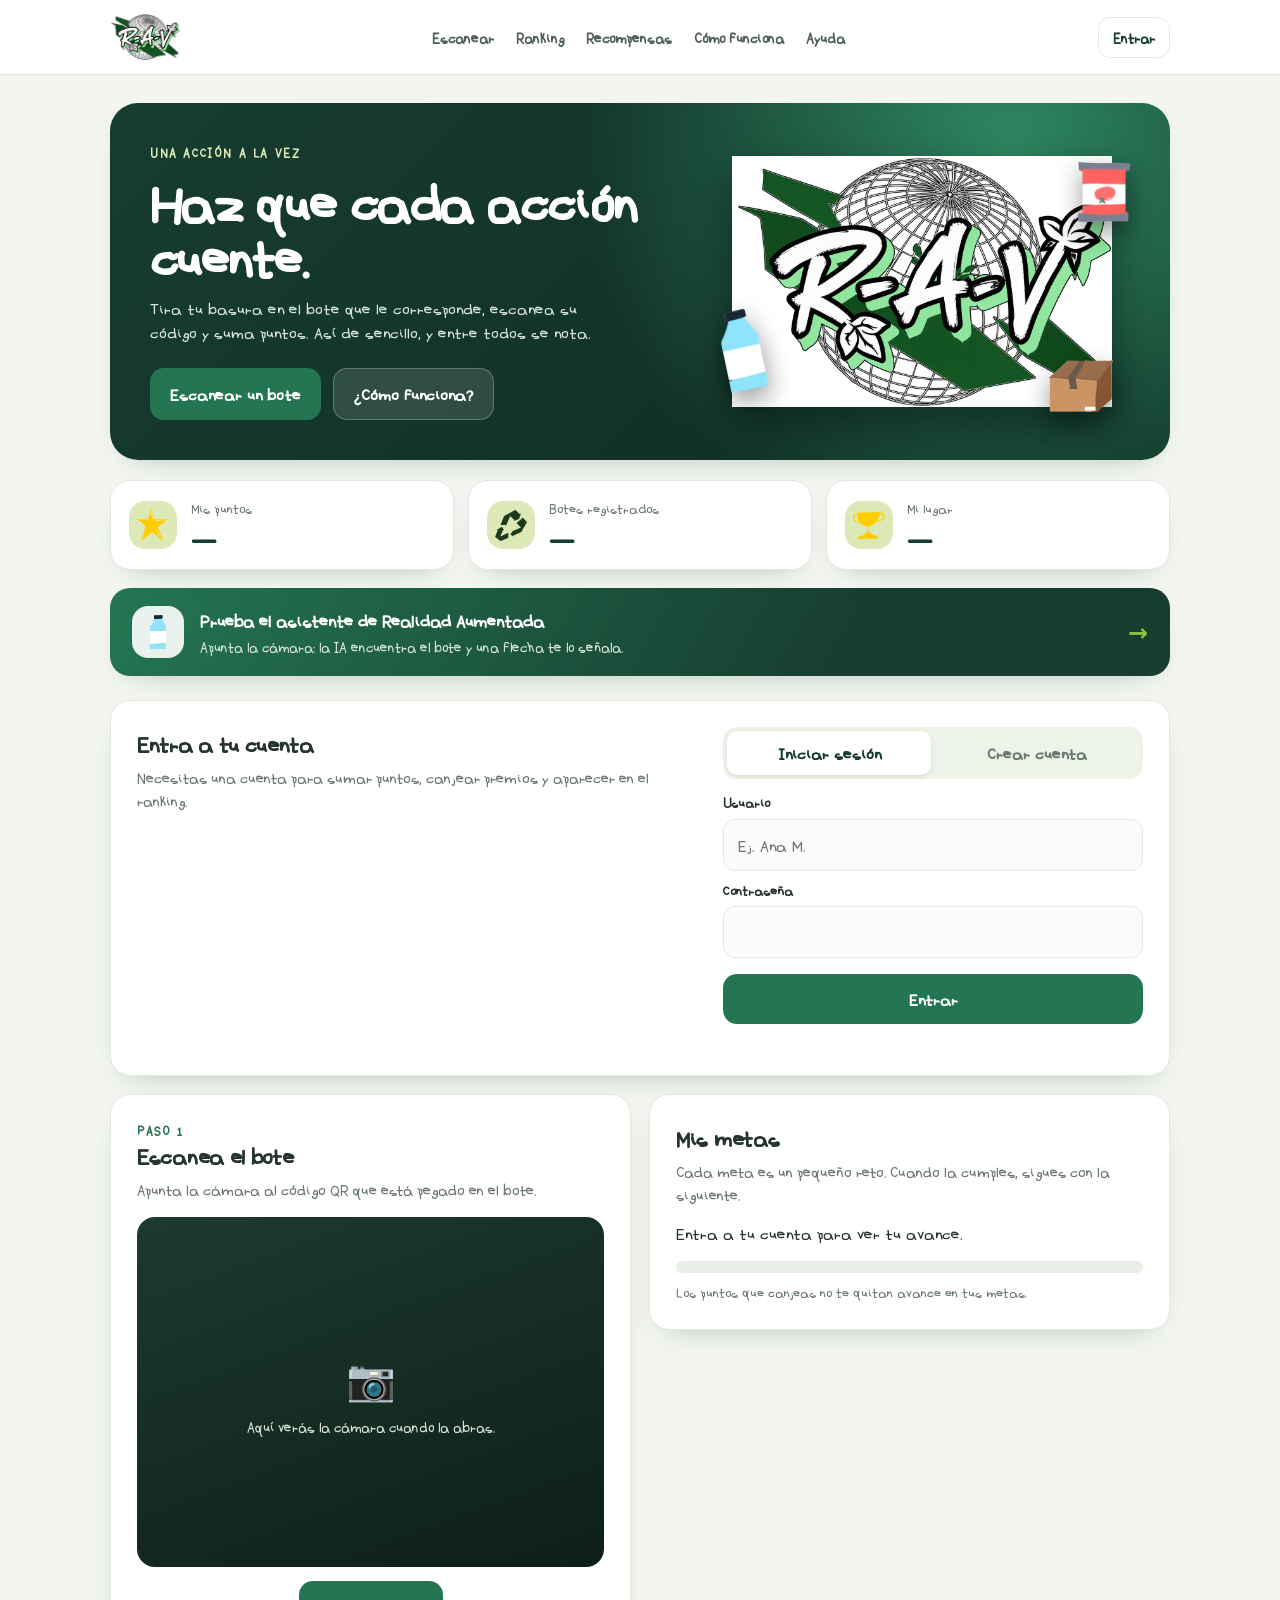
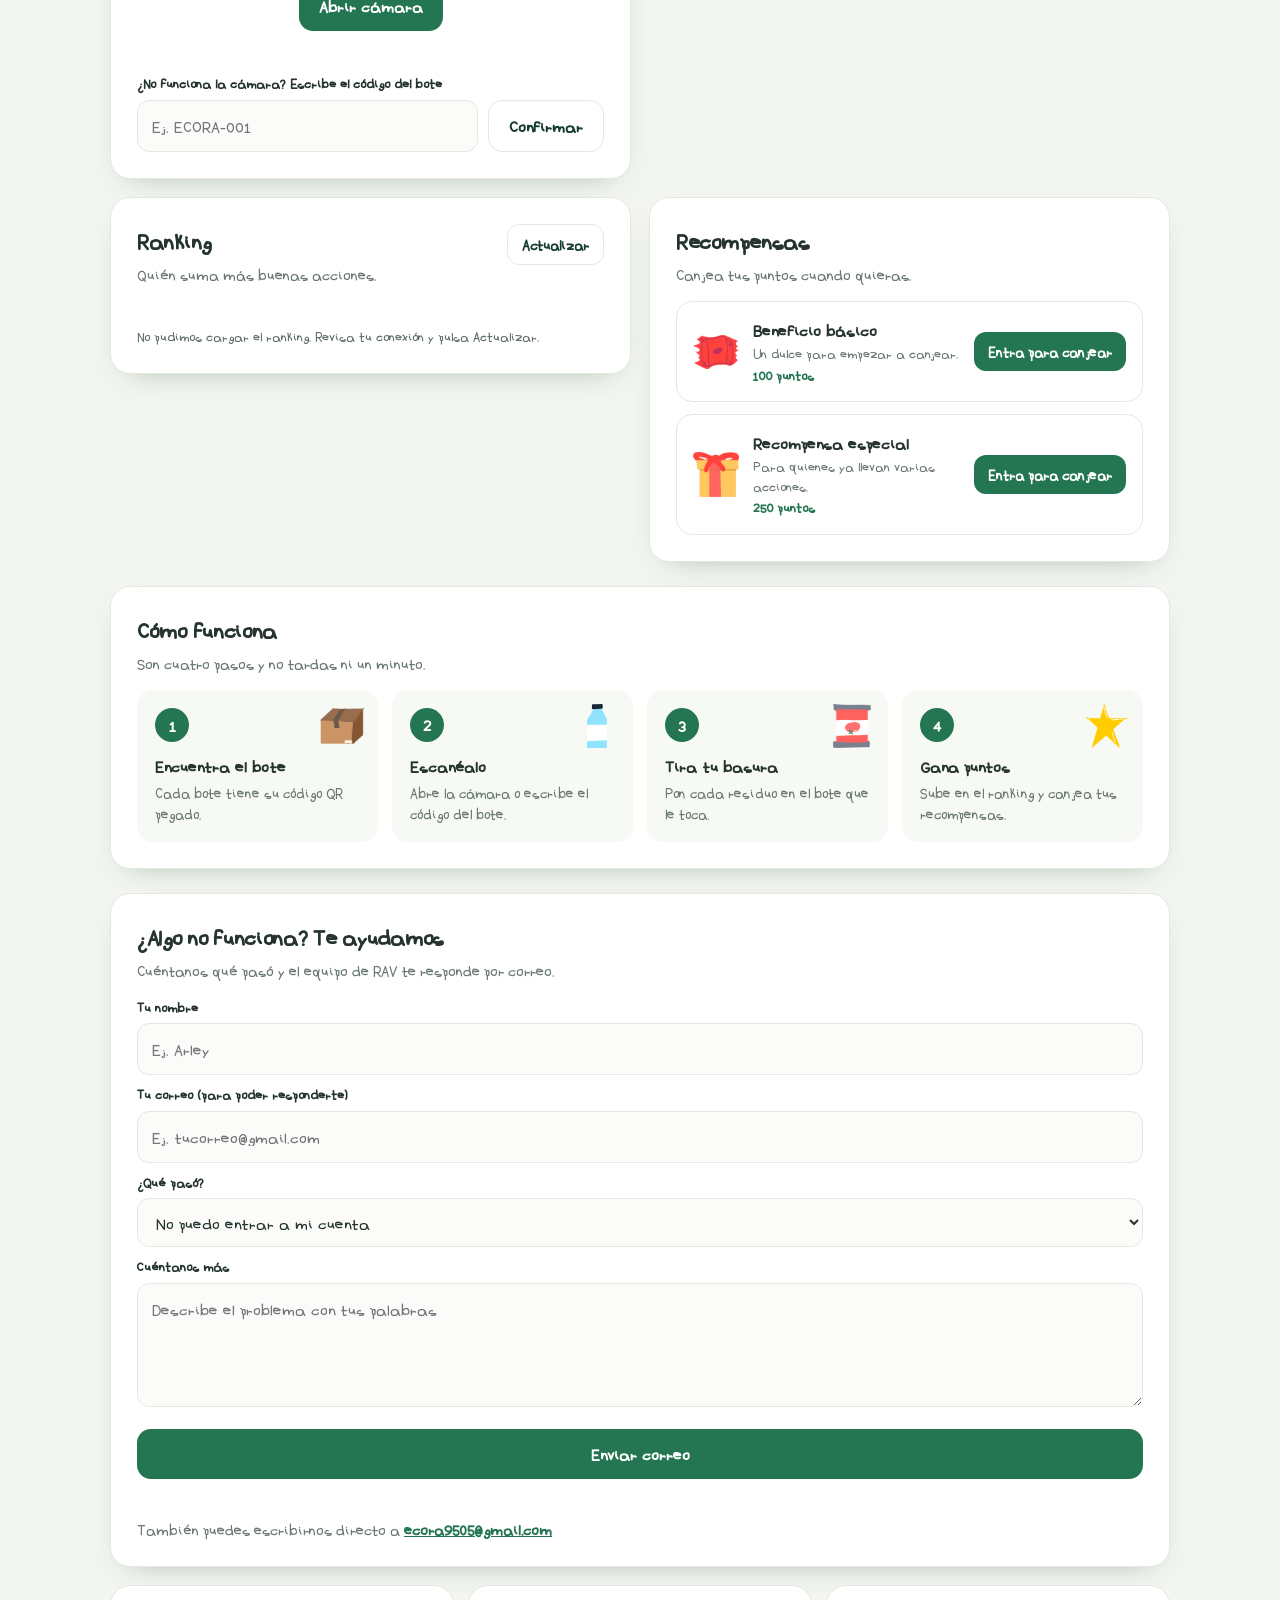
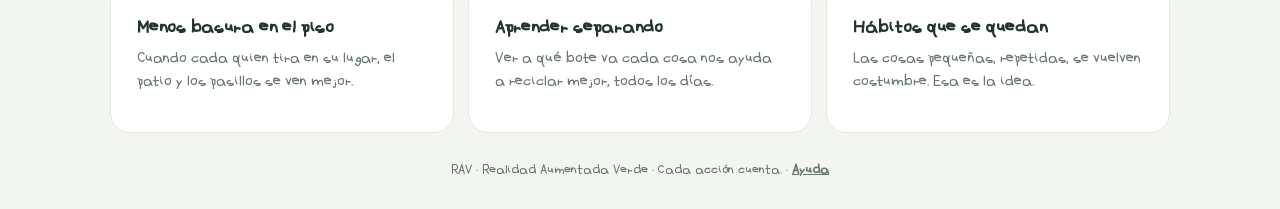
==== commit b3c139cb: "Logo RAV graffiti con hojas y globo malla Co-Authored-By: Claude Sonnet 5.5 <noreply@anthropic.com> " ====
--- a/docs/index.html
+++ b/docs/index.html
@@ -6,15 +6,15 @@
   <title>RAV | Cada acción cuenta</title>
   <meta name="description" content="RAV te ayuda a tirar la basura en su bote y a sumar puntos por hacerlo.">
   <link rel="stylesheet" href="styles.css?v=20261110">
-  <link rel="icon" type="image/png" href="img/icono.png?v=10">
-  <link rel="apple-touch-icon" href="img/icono.png?v=10">
+  <link rel="icon" type="image/png" href="img/icono.png?v=11">
+  <link rel="apple-touch-icon" href="img/icono.png?v=11">
 </head>
 <body>
 <a class="skip" href="#main">Ir al contenido</a>
 
 <header class="top">
   <div class="nav">
-    <a class="logo" href="#inicio" aria-label="RAV, ir al inicio"><img src="img/logo.png?v=10" alt="" width="70" height="46"></a>
+    <a class="logo" href="#inicio" aria-label="RAV, ir al inicio"><img src="img/logo.png?v=11" alt="" width="70" height="46"></a>
     <nav class="links" aria-label="Secciones">
       <a href="#escanear">Escanear</a>
       <a href="#ranking">Ranking</a>
@@ -43,7 +43,7 @@
       </div>
     </div>
     <div class="hero-art">
-      <img class="hero-logo" width="380" height="254" src="img/logo.png?v=10" alt="Logo de RAV: un globo terráqueo con el nombre del proyecto">
+      <img class="hero-logo" width="380" height="254" src="img/logo.png?v=11" alt="Logo de RAV: un globo terráqueo con el nombre del proyecto">
       <img class="float f1" width="38" src="img/botella.png" alt="" aria-hidden="true">
       <img class="float f2" width="52" src="img/lata.png" alt="" aria-hidden="true">
       <img class="float f3" width="64" src="img/carton.png" alt="" aria-hidden="true">
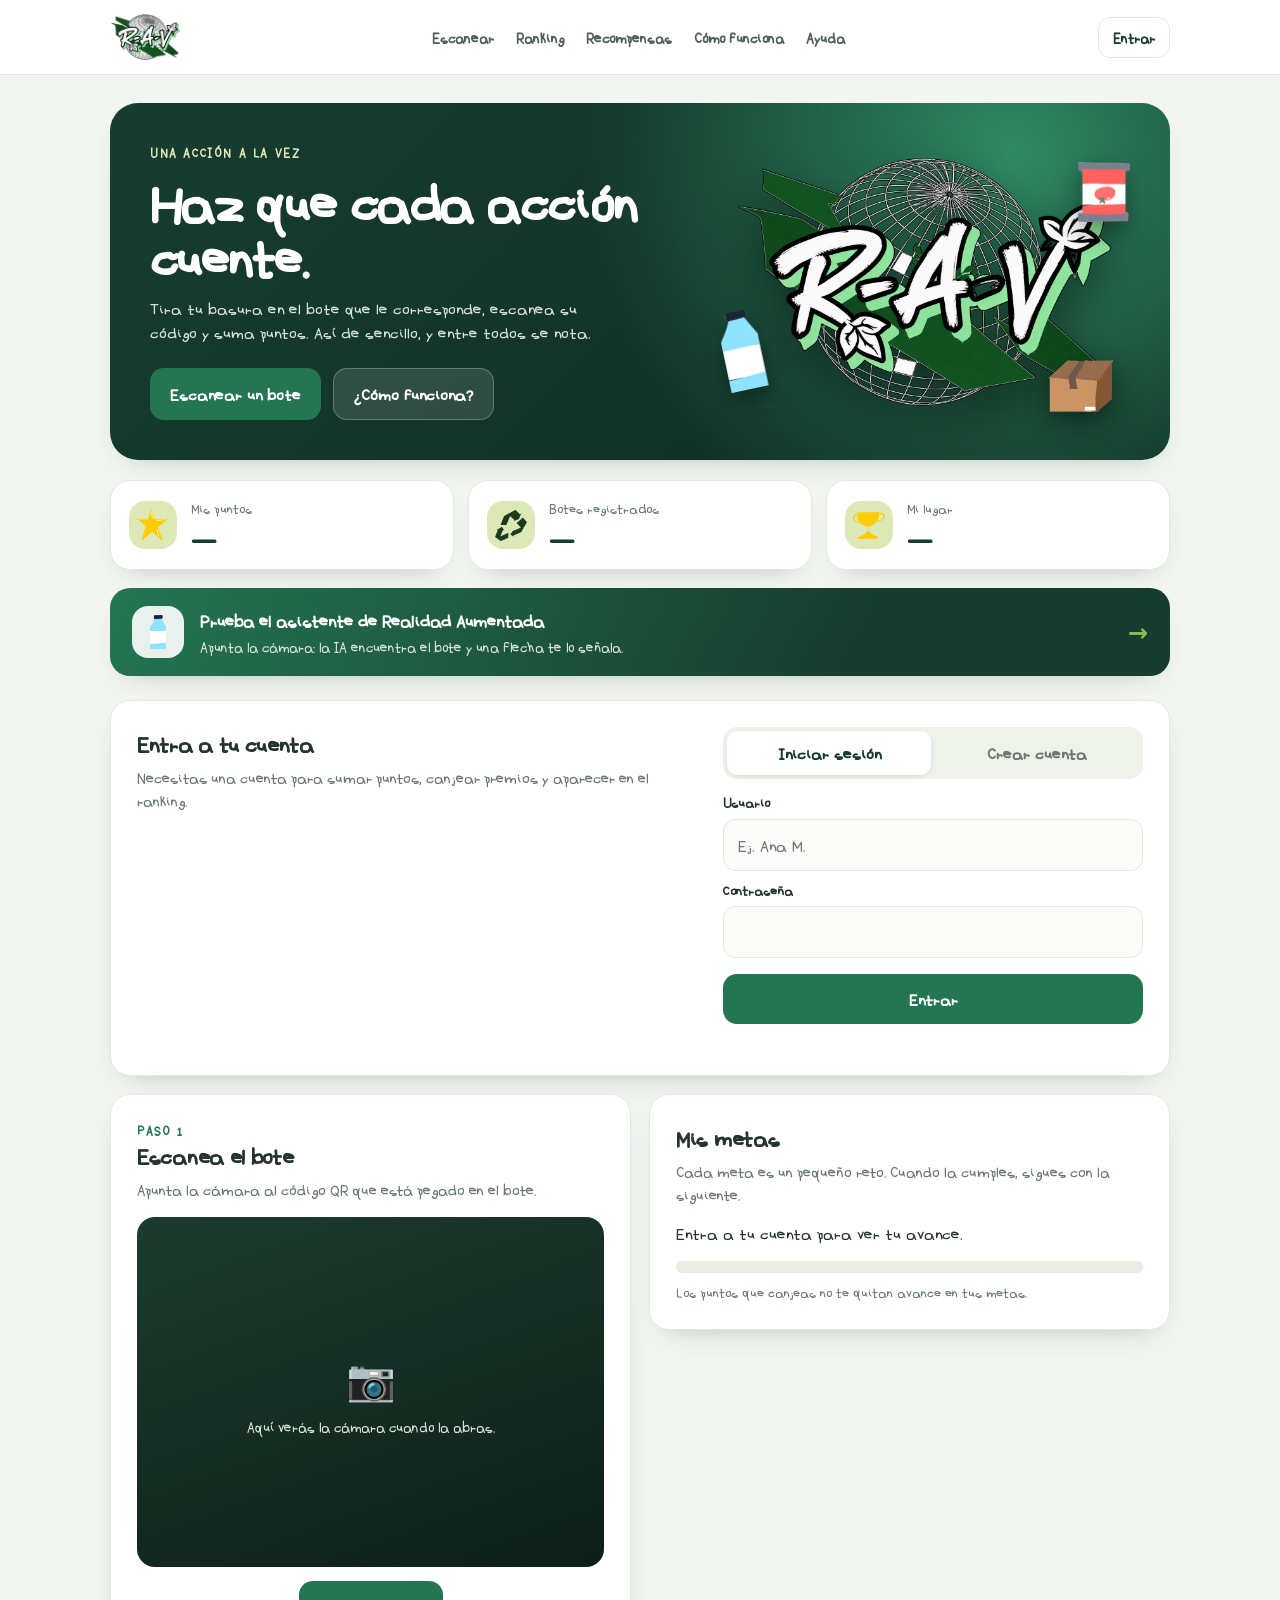
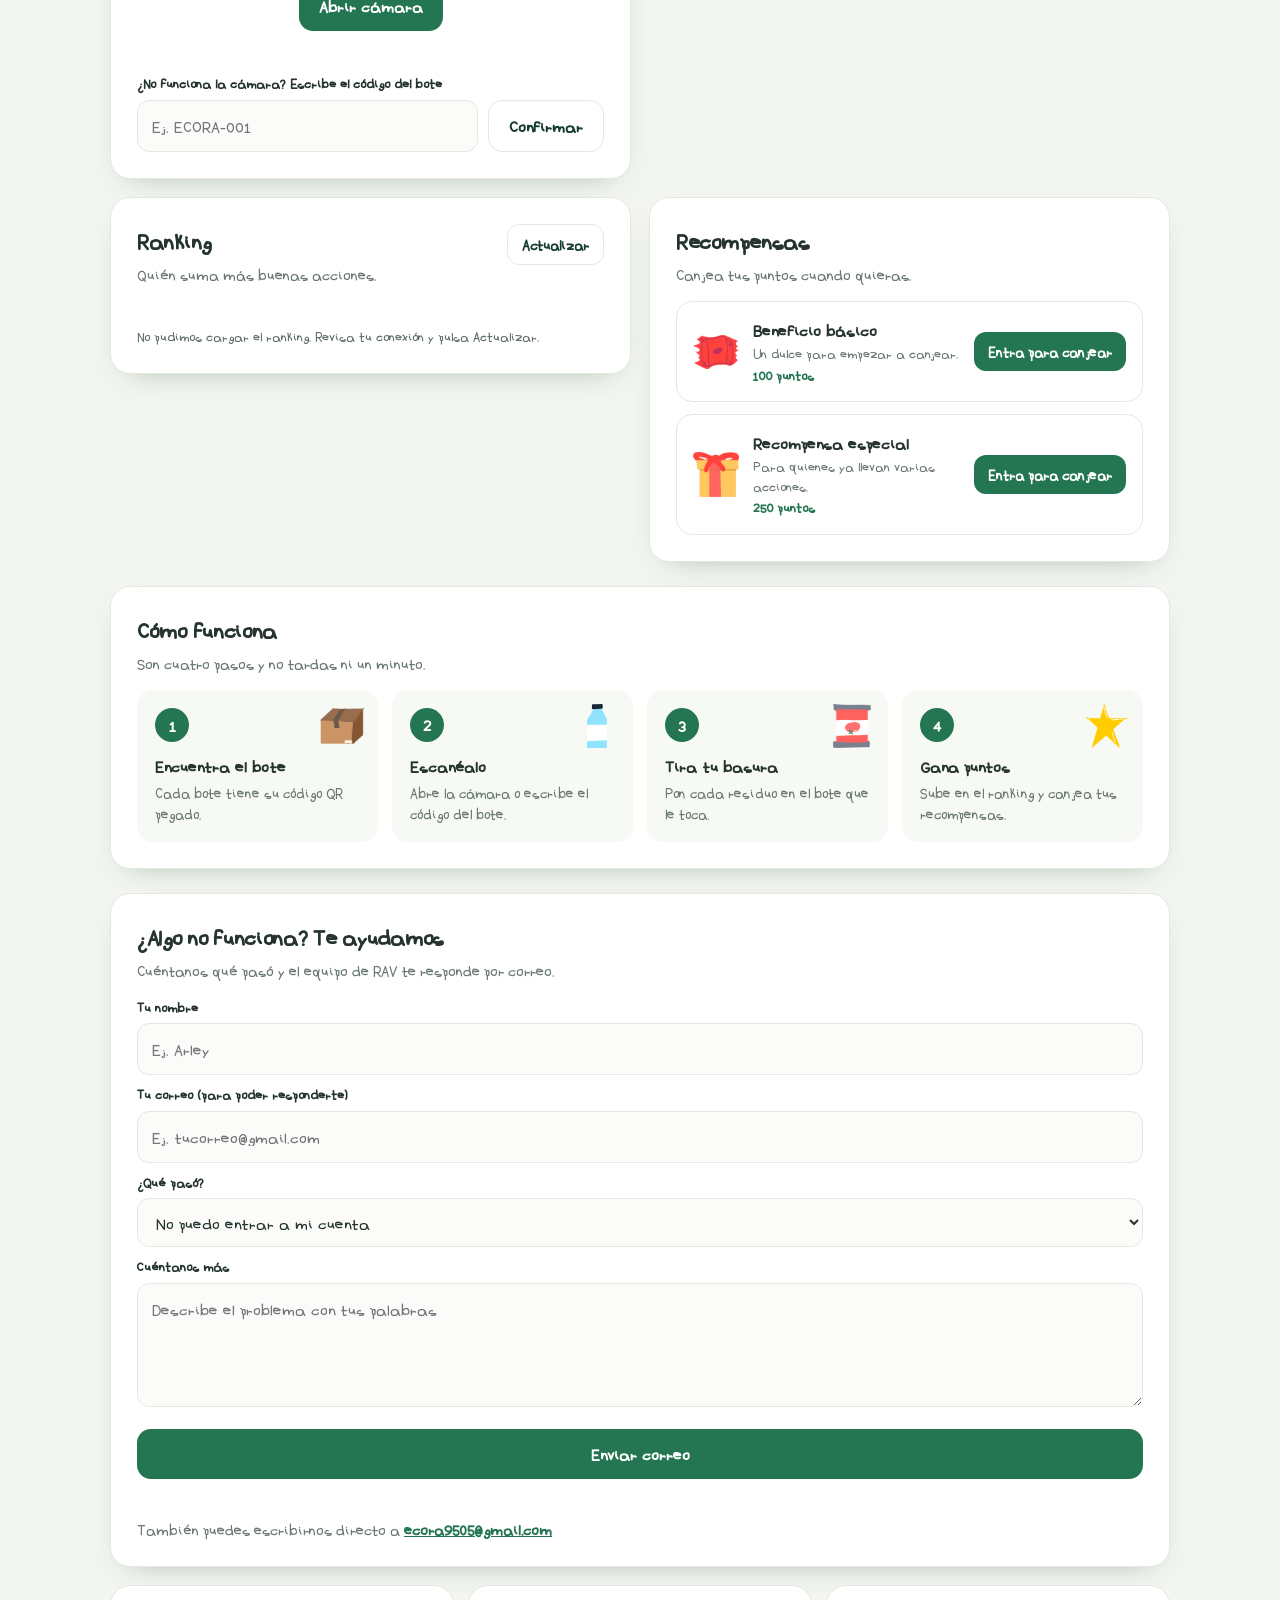
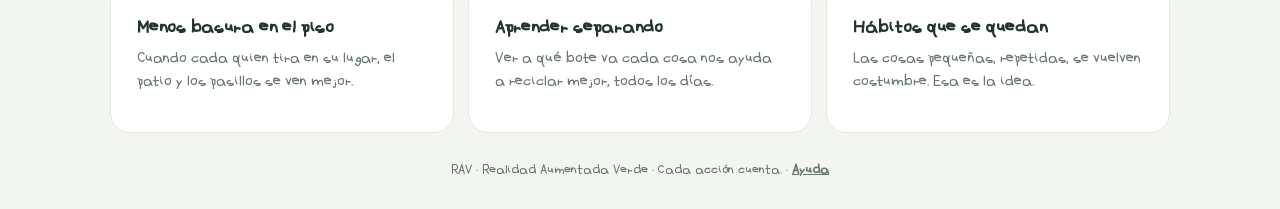
==== commit 4d2e0f4a: "Logo RAV: tal cual la imagen, con fondo transparente Co-Authored-By: Claude Sonnet 5.5 <noreply@anth" ====
--- a/docs/index.html
+++ b/docs/index.html
@@ -6,15 +6,15 @@
   <title>RAV | Cada acción cuenta</title>
   <meta name="description" content="RAV te ayuda a tirar la basura en su bote y a sumar puntos por hacerlo.">
   <link rel="stylesheet" href="styles.css?v=20261110">
-  <link rel="icon" type="image/png" href="img/icono.png?v=11">
-  <link rel="apple-touch-icon" href="img/icono.png?v=11">
+  <link rel="icon" type="image/png" href="img/icono.png?v=12">
+  <link rel="apple-touch-icon" href="img/icono.png?v=12">
 </head>
 <body>
 <a class="skip" href="#main">Ir al contenido</a>
 
 <header class="top">
   <div class="nav">
-    <a class="logo" href="#inicio" aria-label="RAV, ir al inicio"><img src="img/logo.png?v=11" alt="" width="70" height="46"></a>
+    <a class="logo" href="#inicio" aria-label="RAV, ir al inicio"><img src="img/logo.png?v=12" alt="" width="70" height="46"></a>
     <nav class="links" aria-label="Secciones">
       <a href="#escanear">Escanear</a>
       <a href="#ranking">Ranking</a>
@@ -43,7 +43,7 @@
       </div>
     </div>
     <div class="hero-art">
-      <img class="hero-logo" width="380" height="254" src="img/logo.png?v=11" alt="Logo de RAV: un globo terráqueo con el nombre del proyecto">
+      <img class="hero-logo" width="380" height="254" src="img/logo.png?v=12" alt="Logo de RAV: un globo terráqueo con el nombre del proyecto">
       <img class="float f1" width="38" src="img/botella.png" alt="" aria-hidden="true">
       <img class="float f2" width="52" src="img/lata.png" alt="" aria-hidden="true">
       <img class="float f3" width="64" src="img/carton.png" alt="" aria-hidden="true">
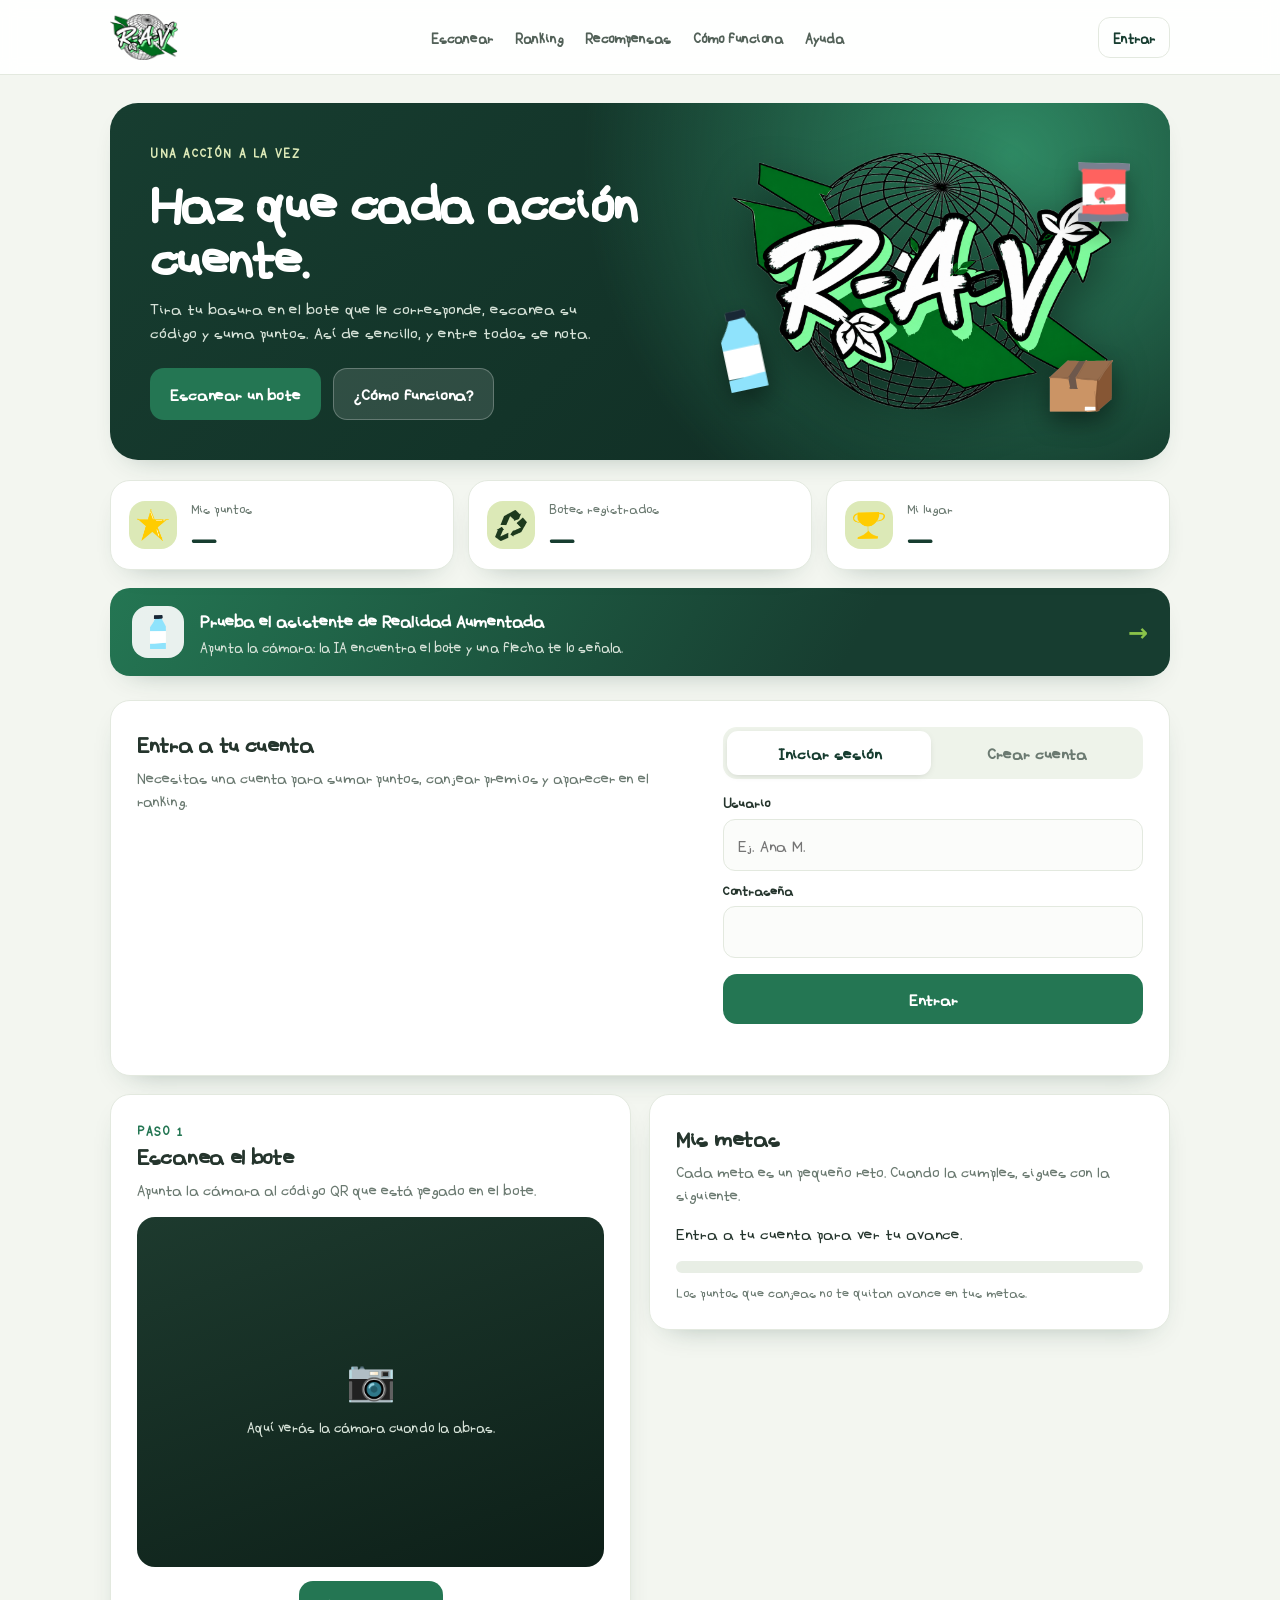
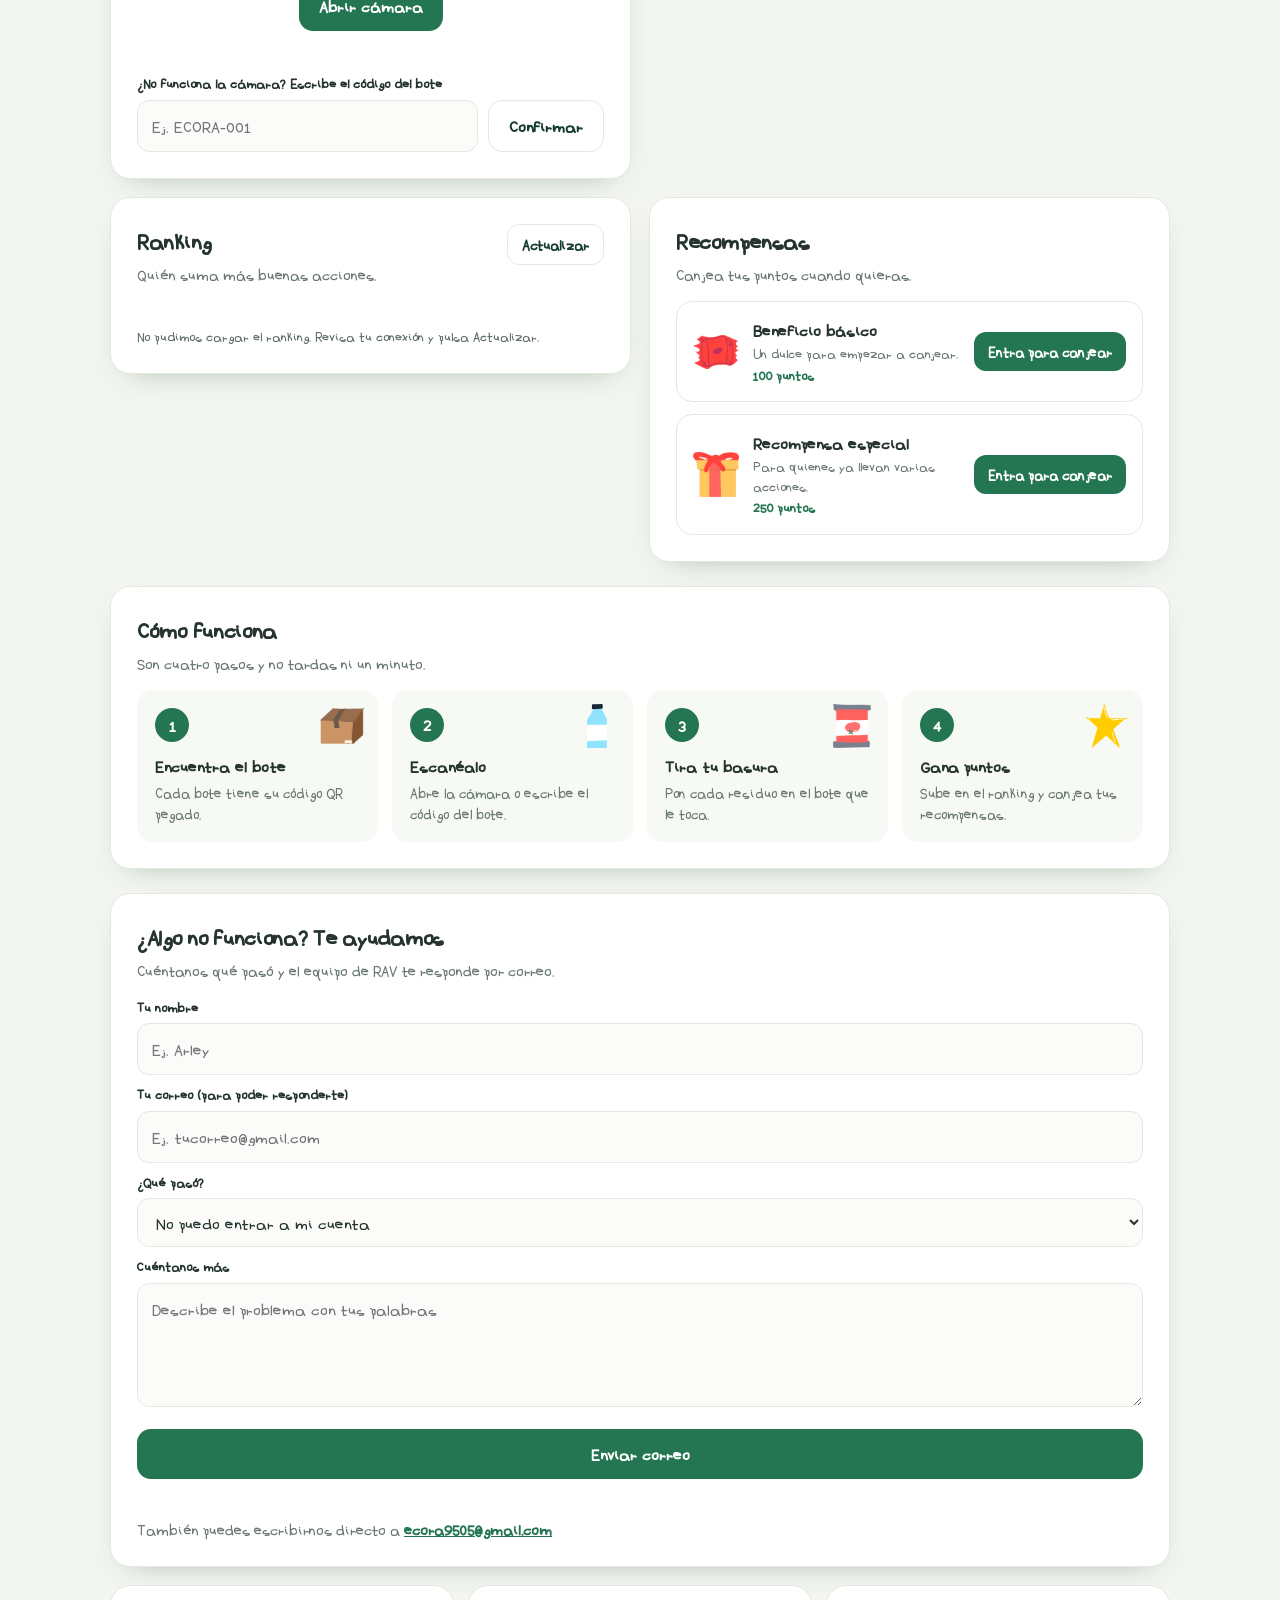
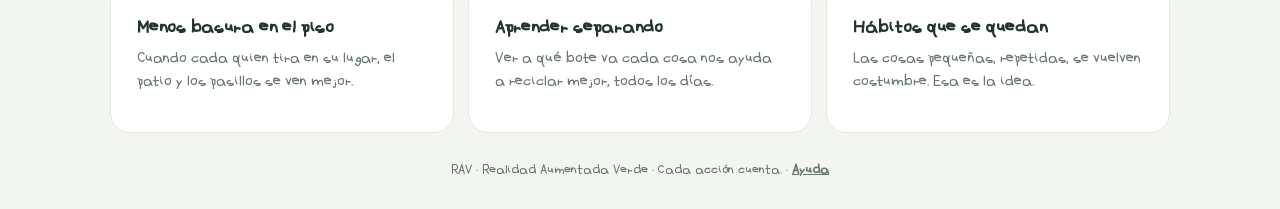
==== commit e94da6d6: "Logo RAV con globo alambrico, fondo transparente real Co-Authored-By: Claude Sonnet 5.5 <noreply@ant" ====
--- a/docs/index.html
+++ b/docs/index.html
@@ -6,15 +6,15 @@
   <title>RAV | Cada acción cuenta</title>
   <meta name="description" content="RAV te ayuda a tirar la basura en su bote y a sumar puntos por hacerlo.">
   <link rel="stylesheet" href="styles.css?v=20261110">
-  <link rel="icon" type="image/png" href="img/icono.png?v=12">
-  <link rel="apple-touch-icon" href="img/icono.png?v=12">
+  <link rel="icon" type="image/png" href="img/icono.png?v=13">
+  <link rel="apple-touch-icon" href="img/icono.png?v=13">
 </head>
 <body>
 <a class="skip" href="#main">Ir al contenido</a>
 
 <header class="top">
   <div class="nav">
-    <a class="logo" href="#inicio" aria-label="RAV, ir al inicio"><img src="img/logo.png?v=12" alt="" width="70" height="46"></a>
+    <a class="logo" href="#inicio" aria-label="RAV, ir al inicio"><img src="img/logo.png?v=13" alt="" width="70" height="46"></a>
     <nav class="links" aria-label="Secciones">
       <a href="#escanear">Escanear</a>
       <a href="#ranking">Ranking</a>
@@ -43,7 +43,7 @@
       </div>
     </div>
     <div class="hero-art">
-      <img class="hero-logo" width="380" height="254" src="img/logo.png?v=12" alt="Logo de RAV: un globo terráqueo con el nombre del proyecto">
+      <img class="hero-logo" width="380" height="254" src="img/logo.png?v=13" alt="Logo de RAV: un globo terráqueo con el nombre del proyecto">
       <img class="float f1" width="38" src="img/botella.png" alt="" aria-hidden="true">
       <img class="float f2" width="52" src="img/lata.png" alt="" aria-hidden="true">
       <img class="float f3" width="64" src="img/carton.png" alt="" aria-hidden="true">
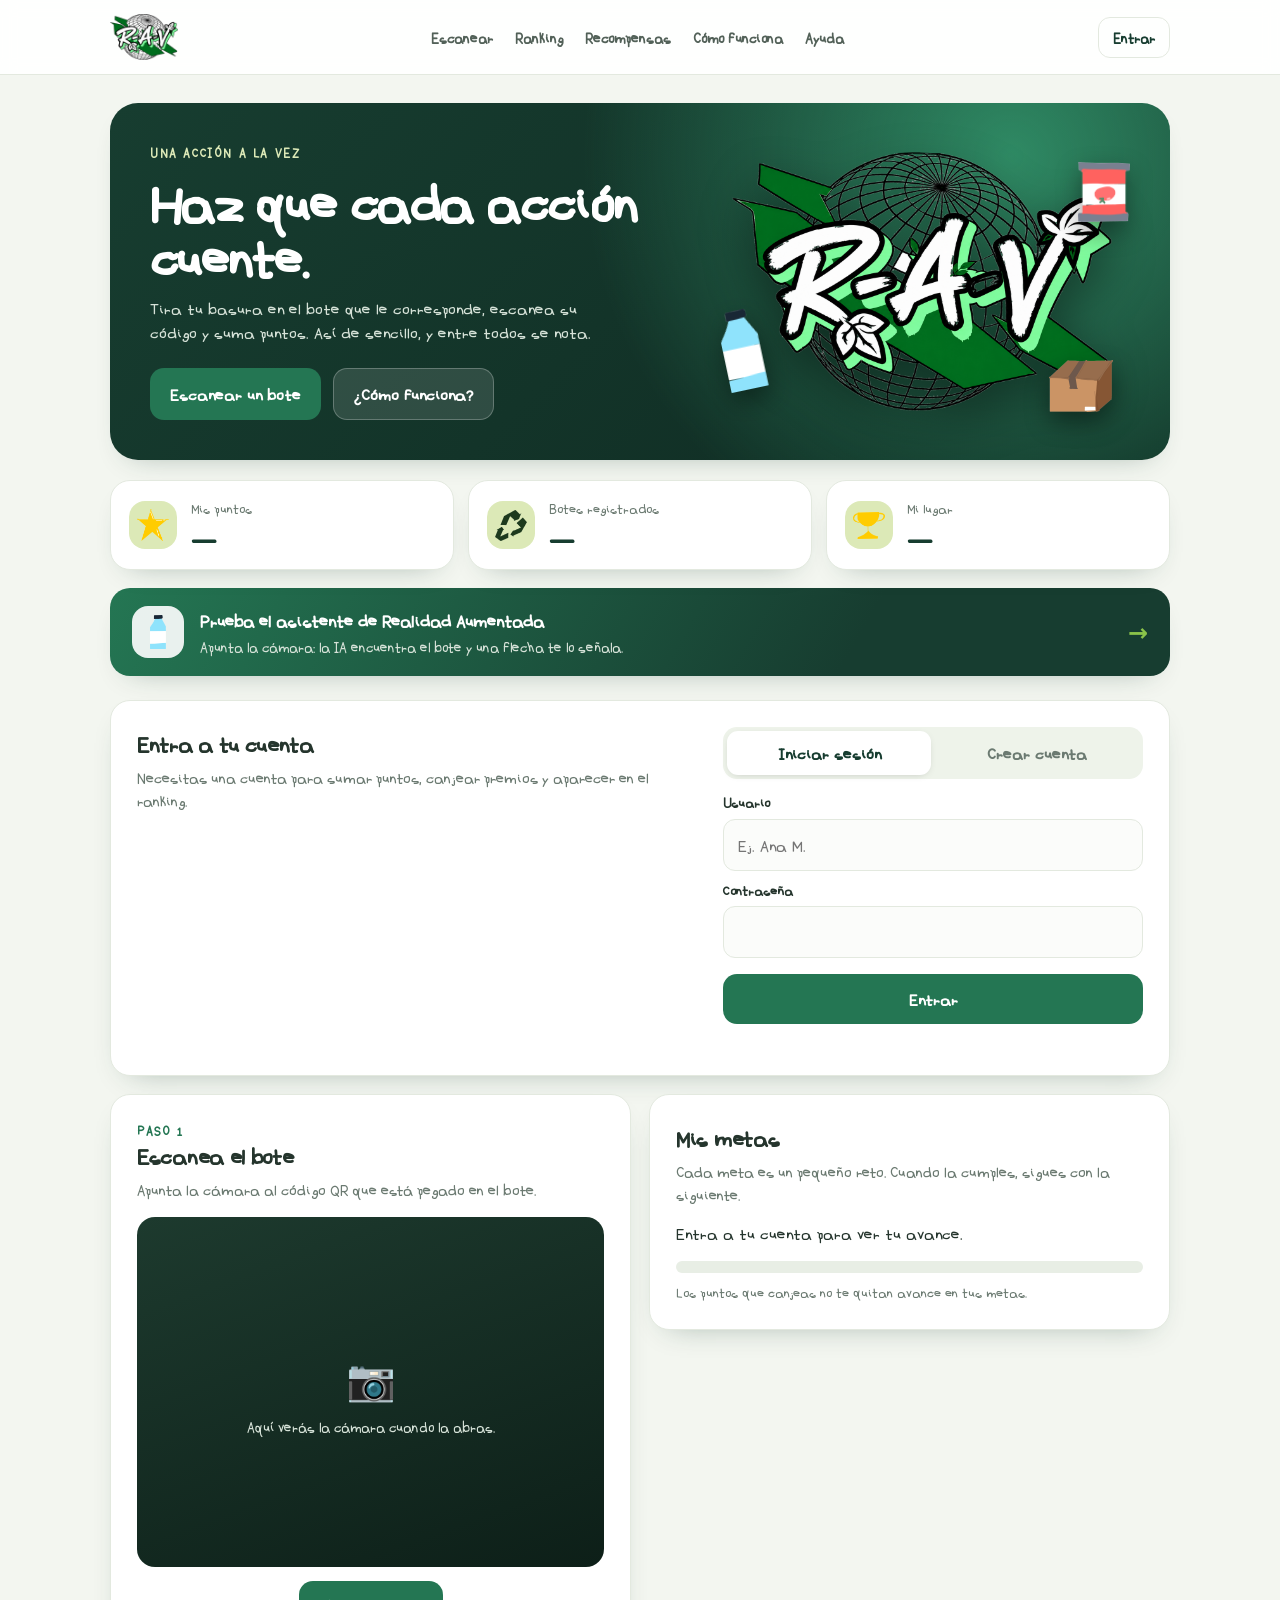
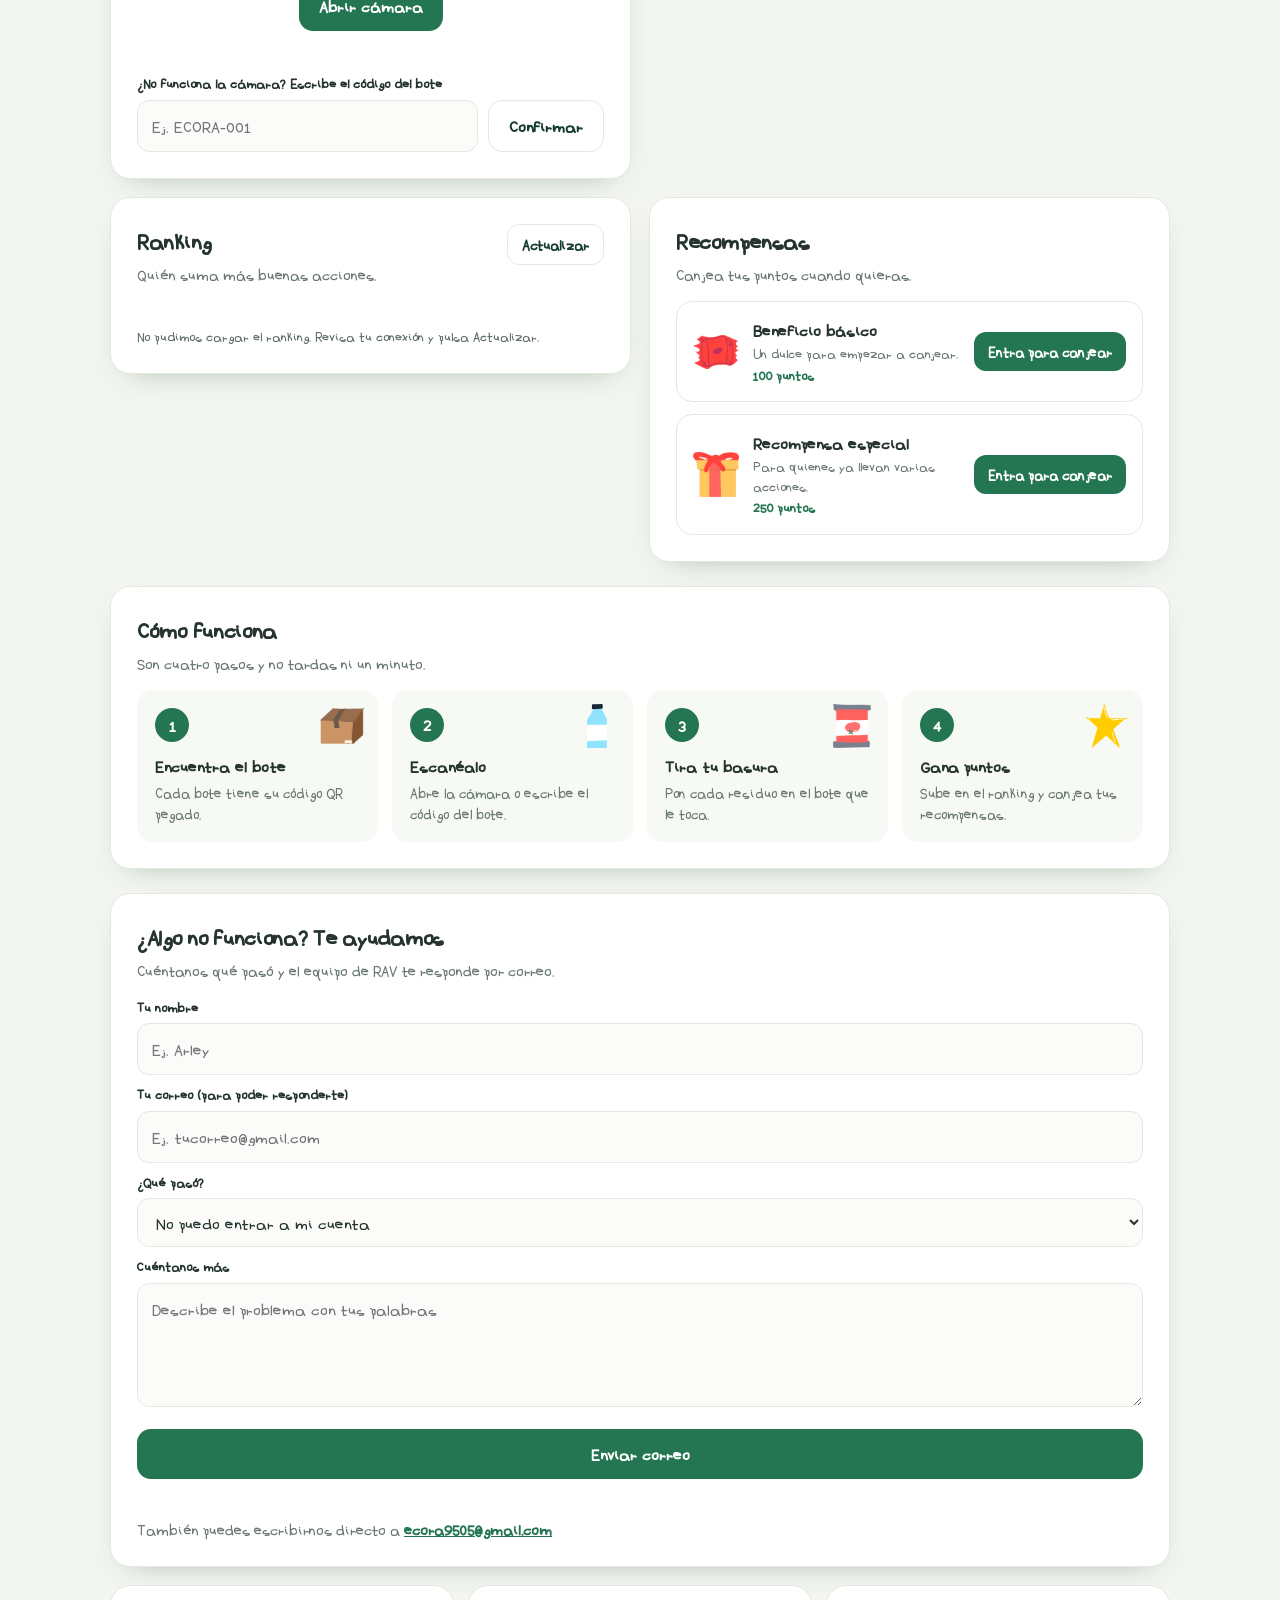
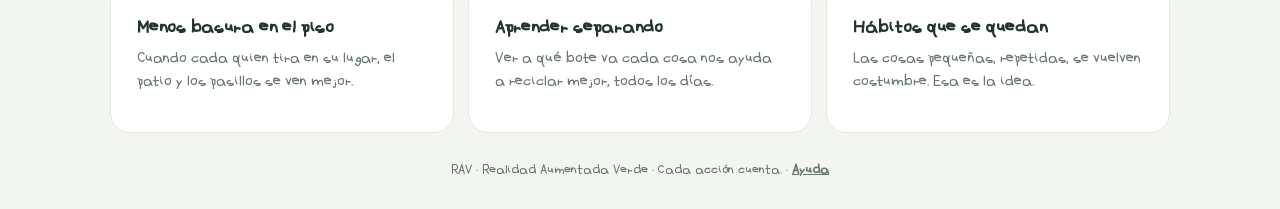
==== commit 1703942c: "Logo RAV: globo completo arriba Co-Authored-By: Claude Sonnet 5.5 <noreply@anthropic.com> Claude-Ses" ====
--- a/docs/index.html
+++ b/docs/index.html
@@ -6,15 +6,15 @@
   <title>RAV | Cada acción cuenta</title>
   <meta name="description" content="RAV te ayuda a tirar la basura en su bote y a sumar puntos por hacerlo.">
   <link rel="stylesheet" href="styles.css?v=20261110">
-  <link rel="icon" type="image/png" href="img/icono.png?v=13">
-  <link rel="apple-touch-icon" href="img/icono.png?v=13">
+  <link rel="icon" type="image/png" href="img/icono.png?v=14">
+  <link rel="apple-touch-icon" href="img/icono.png?v=14">
 </head>
 <body>
 <a class="skip" href="#main">Ir al contenido</a>
 
 <header class="top">
   <div class="nav">
-    <a class="logo" href="#inicio" aria-label="RAV, ir al inicio"><img src="img/logo.png?v=13" alt="" width="70" height="46"></a>
+    <a class="logo" href="#inicio" aria-label="RAV, ir al inicio"><img src="img/logo.png?v=14" alt="" width="70" height="46"></a>
     <nav class="links" aria-label="Secciones">
       <a href="#escanear">Escanear</a>
       <a href="#ranking">Ranking</a>
@@ -43,7 +43,7 @@
       </div>
     </div>
     <div class="hero-art">
-      <img class="hero-logo" width="380" height="254" src="img/logo.png?v=13" alt="Logo de RAV: un globo terráqueo con el nombre del proyecto">
+      <img class="hero-logo" width="380" height="254" src="img/logo.png?v=14" alt="Logo de RAV: un globo terráqueo con el nombre del proyecto">
       <img class="float f1" width="38" src="img/botella.png" alt="" aria-hidden="true">
       <img class="float f2" width="52" src="img/lata.png" alt="" aria-hidden="true">
       <img class="float f3" width="64" src="img/carton.png" alt="" aria-hidden="true">
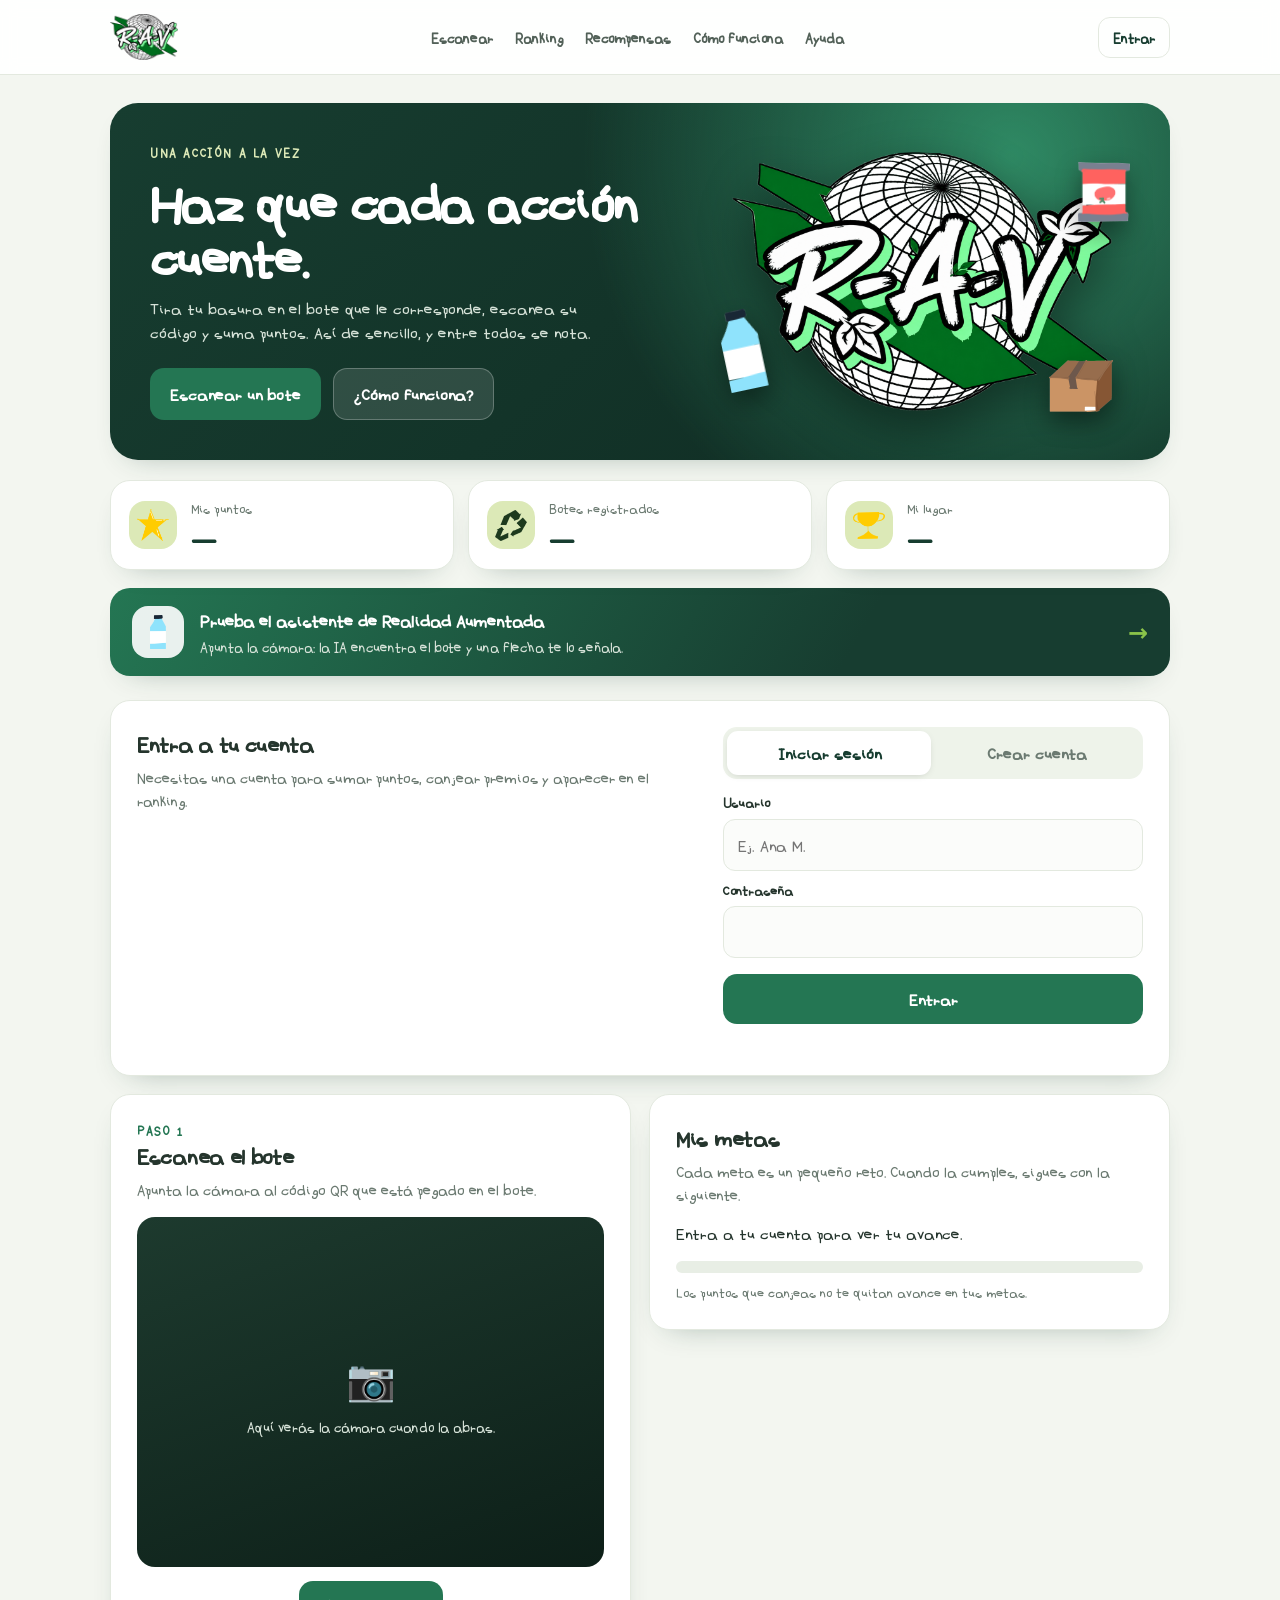
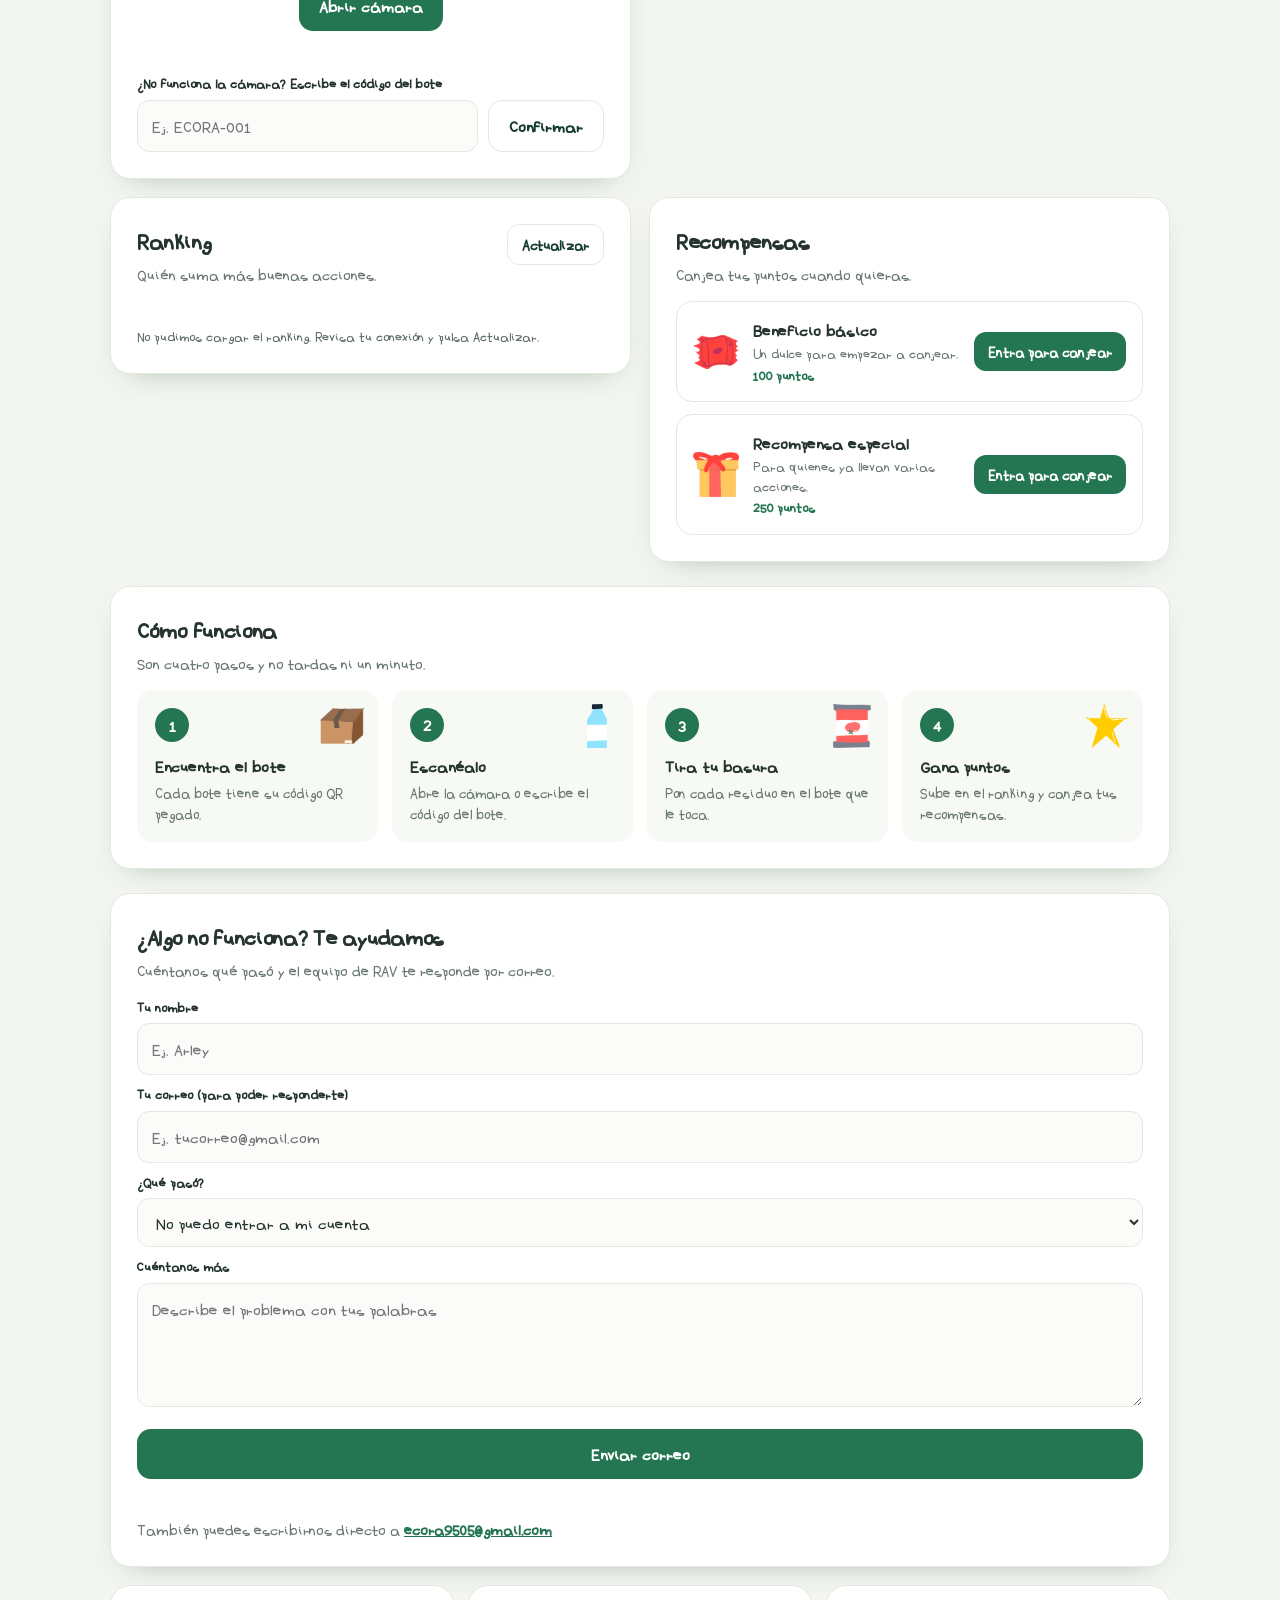
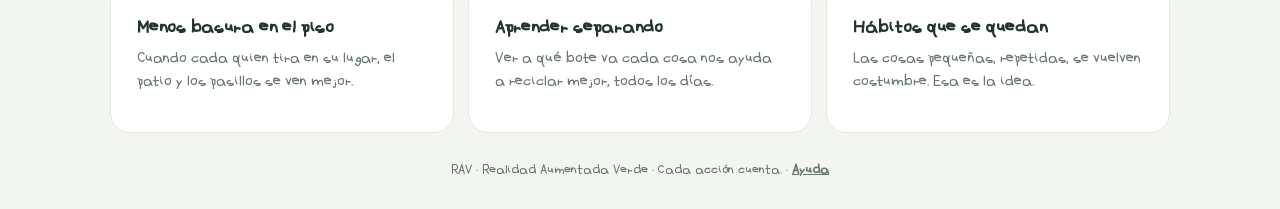
==== commit 35521b53: "Logo RAV: globo completo y relleno de blanco Co-Authored-By: Claude Sonnet 5.5 <noreply@anthropic.co" ====
--- a/docs/index.html
+++ b/docs/index.html
@@ -6,15 +6,15 @@
   <title>RAV | Cada acción cuenta</title>
   <meta name="description" content="RAV te ayuda a tirar la basura en su bote y a sumar puntos por hacerlo.">
   <link rel="stylesheet" href="styles.css?v=20261110">
-  <link rel="icon" type="image/png" href="img/icono.png?v=14">
-  <link rel="apple-touch-icon" href="img/icono.png?v=14">
+  <link rel="icon" type="image/png" href="img/icono.png?v=15">
+  <link rel="apple-touch-icon" href="img/icono.png?v=15">
 </head>
 <body>
 <a class="skip" href="#main">Ir al contenido</a>
 
 <header class="top">
   <div class="nav">
-    <a class="logo" href="#inicio" aria-label="RAV, ir al inicio"><img src="img/logo.png?v=14" alt="" width="70" height="46"></a>
+    <a class="logo" href="#inicio" aria-label="RAV, ir al inicio"><img src="img/logo.png?v=15" alt="" width="70" height="46"></a>
     <nav class="links" aria-label="Secciones">
       <a href="#escanear">Escanear</a>
       <a href="#ranking">Ranking</a>
@@ -43,7 +43,7 @@
       </div>
     </div>
     <div class="hero-art">
-      <img class="hero-logo" width="380" height="254" src="img/logo.png?v=14" alt="Logo de RAV: un globo terráqueo con el nombre del proyecto">
+      <img class="hero-logo" width="380" height="254" src="img/logo.png?v=15" alt="Logo de RAV: un globo terráqueo con el nombre del proyecto">
       <img class="float f1" width="38" src="img/botella.png" alt="" aria-hidden="true">
       <img class="float f2" width="52" src="img/lata.png" alt="" aria-hidden="true">
       <img class="float f3" width="64" src="img/carton.png" alt="" aria-hidden="true">
